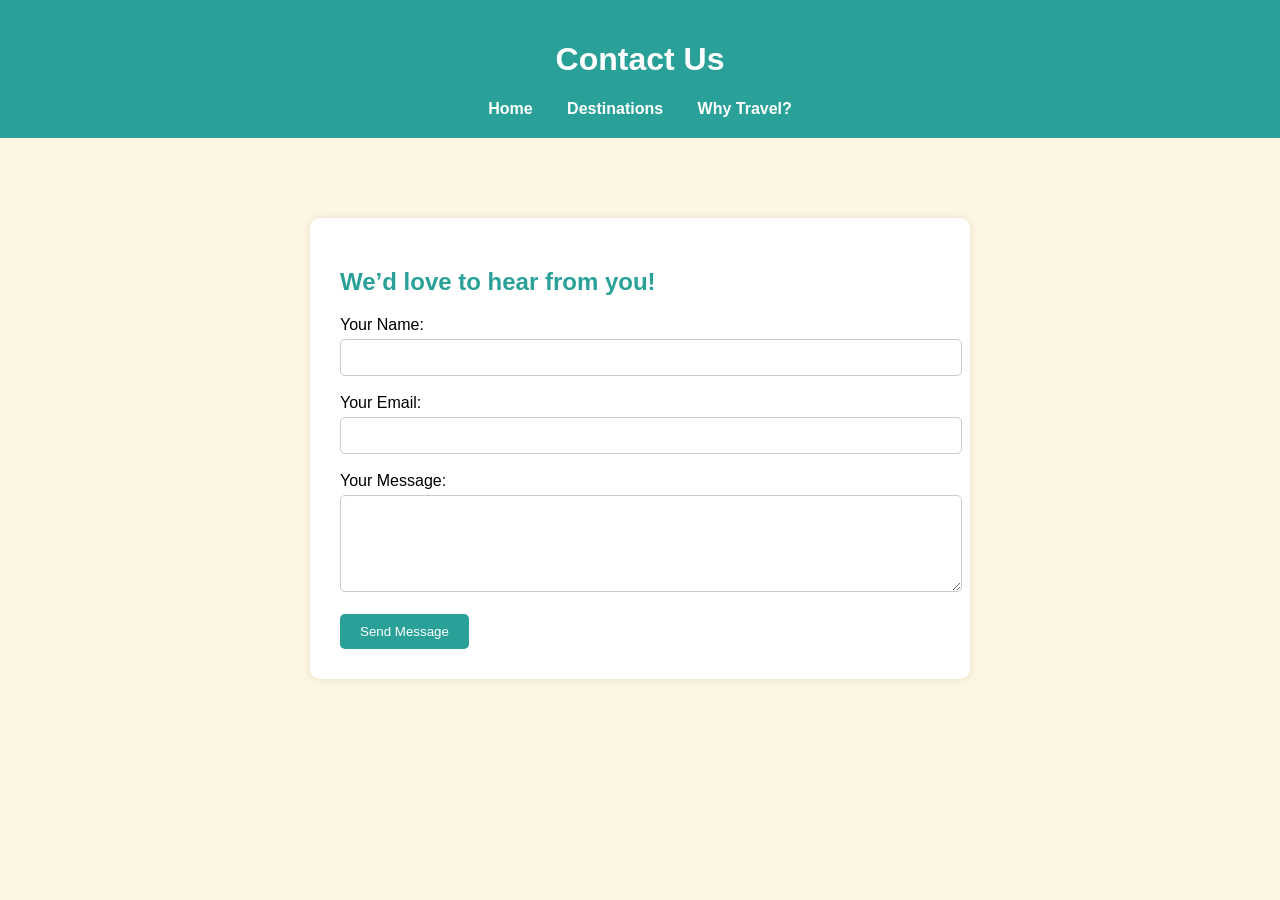
==== contact.html @ b03daed4 "Add files via upload" ====
<!DOCTYPE html>
<html>
<head>
    <title>Contact Us</title>
    <link rel="stylesheet" href="style.css">
</head>
<body>
    <header>
        <h1>Contact Us</h1>
        <nav>
            <a href="index.html">Home</a>
            <a href="destinations.html">Destinations</a>
            <a href="why-travel.html">Why Travel?</a>
        </nav>
    </header>

    <main>
        <section class="contact-form">
            <h2>We’d love to hear from you!</h2>
            <form>
                <label for="name">Your Name:</label><br>
                <input type="text" id="name" name="name" required><br><br>

                <label for="email">Your Email:</label><br>
                <input type="email" id="email" name="email" required><br><br>

                <label for="message">Your Message:</label><br>
                <textarea id="message" name="message" rows="5" required></textarea><br><br>

                <button type="submit">Send Message</button>
            </form>
        </section>
    </main>
</body>
</html>
---- style.css ----
body {
    font-family: 'Segoe UI', sans-serif;
    background-color: #fdf6e3;
    margin: 0;
    padding: 0;
    text-align: center;
}

header {
    background-color: #2aa198;
    color: white;
    padding: 20px;
}

nav a {
    margin: 0 15px;
    color: white;
    text-decoration: none;
    font-weight: bold;
}

main {
    padding: 40px;
}
h2 {
    color: #586e75;
}
.destination {
    margin: 40px auto;
    max-width: 600px;
    background-color: #ffffff;
    padding: 20px;
    border-radius: 10px;
    box-shadow: 0 0 10px rgba(0,0,0,0.1);
}


.travel-reasons {
    max-width: 700px;
    margin: 40px auto;
    background-color: #fff;
    padding: 30px;
    border-radius: 10px;
    box-shadow: 0 0 10px rgba(0,0,0,0.1);
    text-align: left;
}

.travel-reasons h2 {
    color: #2aa198;
    margin-top: 20px;
}

.travel-reasons p {
    font-size: 16px;
    color: #333;
}
.contact-form {
    max-width: 600px;
    margin: 40px auto;
    background-color: #fff;
    padding: 30px;
    border-radius: 10px;
    box-shadow: 0 0 10px rgba(0,0,0,0.1);
    text-align: left;
}

.contact-form h2 {
    color: #2aa198;
}

.contact-form input,
.contact-form textarea {
    width: 100%;
    padding: 10px;
    margin-top: 5px;
    border: 1px solid #ccc;
    border-radius: 5px;
}

.contact-form button {
    background-color: #2aa198;
    color: white;
    padding: 10px 20px;
    border: none;
    border-radius: 5px;
    cursor: pointer;
}

.contact-form button:hover {
    background-color: #268f8f;
}
.card {
  border: 1px solid #ccc;
  padding: 20px;
  margin: 20px;
  border-radius: 10px;
  text-align: center;
  background-color: #f9f9f9;
}

.card img {
  max-width: 100%;
  height: auto;
  border-radius: 8px;
}
.card {
  border: 1px solid #ccc;
  border-radius: 8px;
  padding: 16px;
  margin: 16px;
  box-shadow: 2px 2px 8px rgba(0,0,0,0.1);
  text-align: center;
}
.card img {
  border-radius: 4px;
}
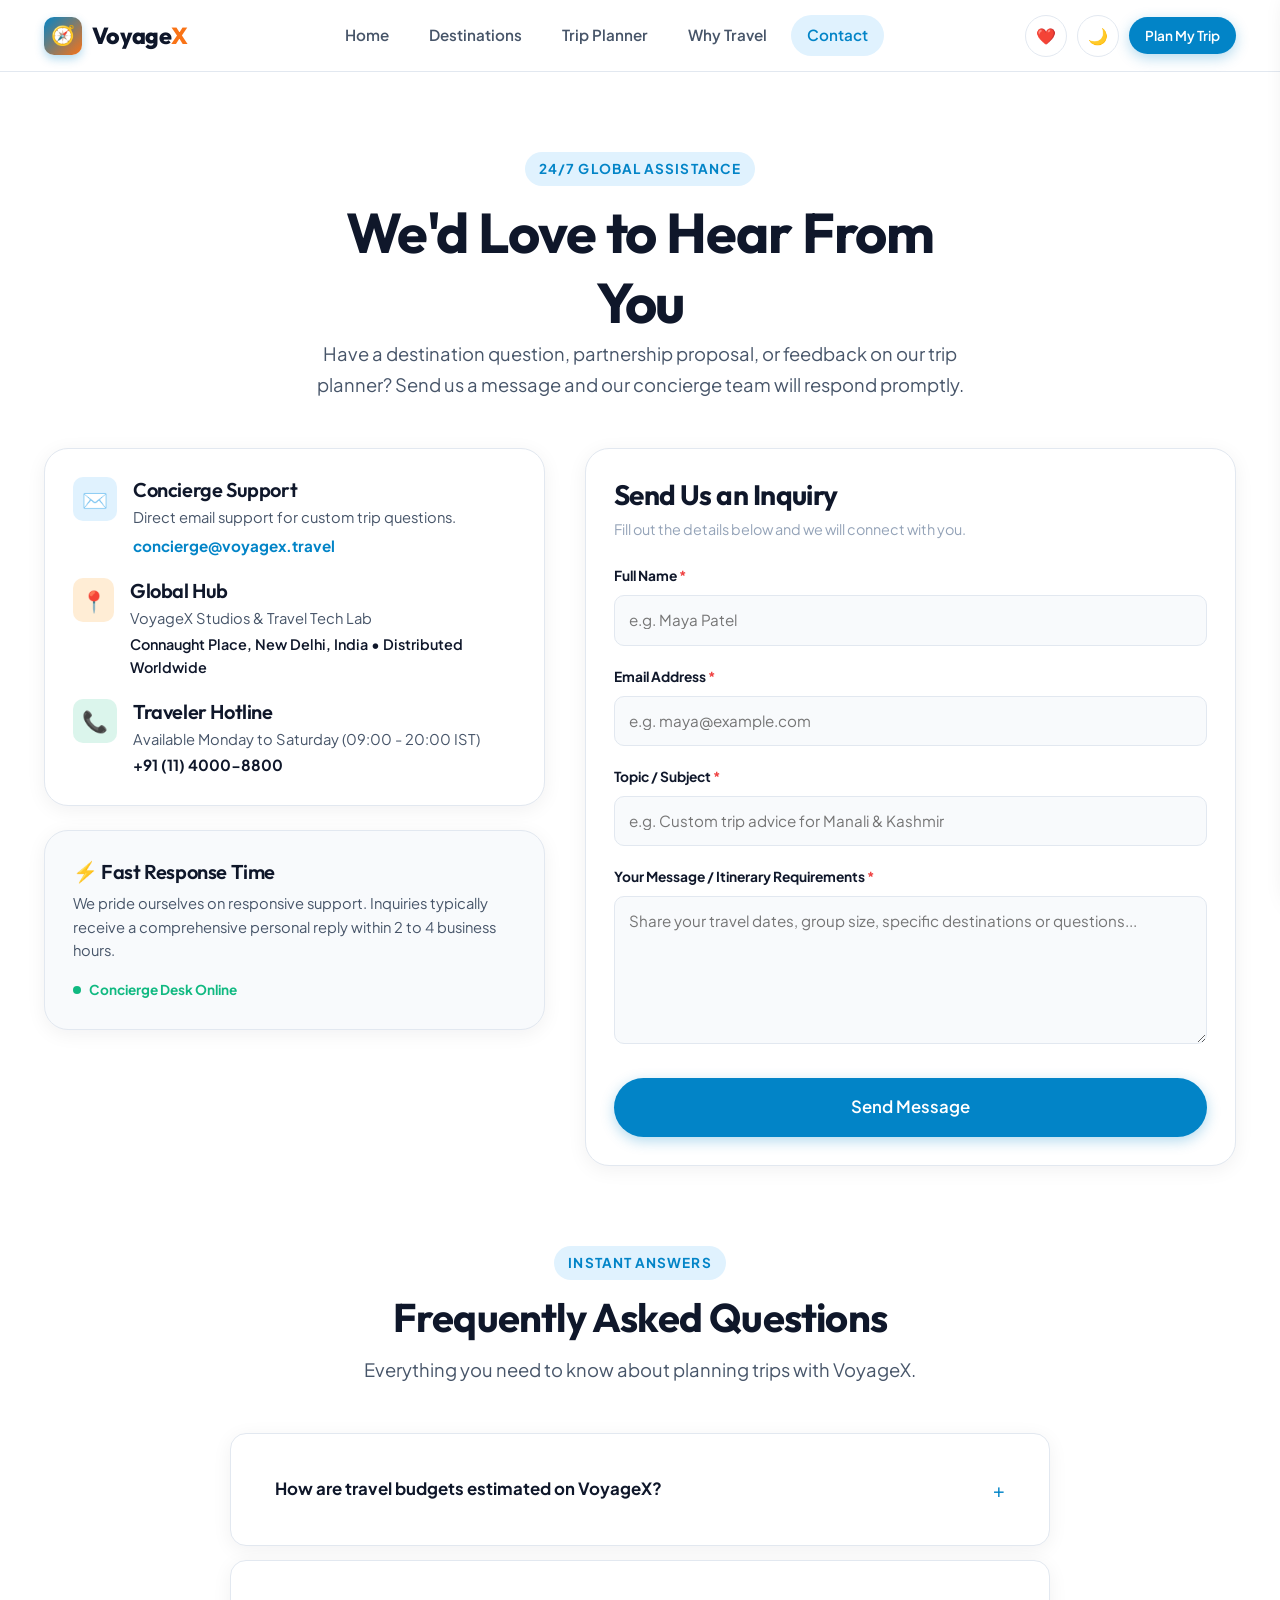
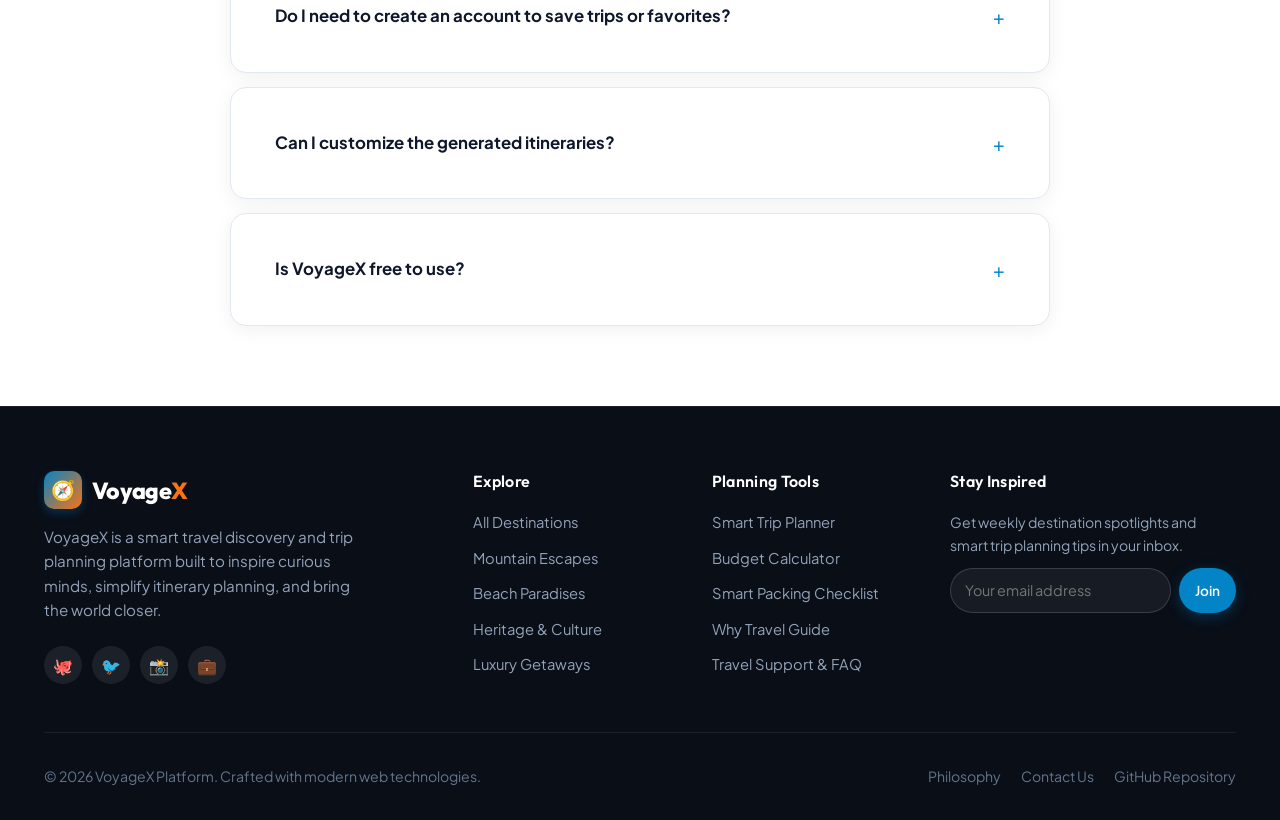
==== commit ed76ebb6: "feat: transform into VoyageX — Smart Travel Discovery & Trip Planning Platform" ====
--- a/contact.html
+++ b/contact.html
@@ -1,35 +1,347 @@
-<!DOCTYPE html>
-<html>
-<head>
-    <title>Contact Us</title>
-    <link rel="stylesheet" href="style.css">
-</head>
-<body>
-    <header>
-        <h1>Contact Us</h1>
-        <nav>
-            <a href="index.html">Home</a>
-            <a href="destinations.html">Destinations</a>
-            <a href="why-travel.html">Why Travel?</a>
-        </nav>
-    </header>
-
-    <main>
-        <section class="contact-form">
-            <h2>We’d love to hear from you!</h2>
-            <form>
-                <label for="name">Your Name:</label><br>
-                <input type="text" id="name" name="name" required><br><br>
-
-                <label for="email">Your Email:</label><br>
-                <input type="email" id="email" name="email" required><br><br>
-
-                <label for="message">Your Message:</label><br>
-                <textarea id="message" name="message" rows="5" required></textarea><br><br>
-
-                <button type="submit">Send Message</button>
-            </form>
-        </section>
-    </main>
-</body>
+<!DOCTYPE html>
+<html lang="en" data-theme="light">
+<head>
+  <meta charset="UTF-8">
+  <meta name="viewport" content="width=device-width, initial-scale=1.0">
+  <title>Contact & Travel Concierge — VoyageX</title>
+  <meta name="description" content="Get in touch with the VoyageX travel support team. Inquire about custom itineraries, destination recommendations, or platform assistance.">
+  <meta name="keywords" content="contact travel, voyagex support, travel help, trip assistance">
+
+  <!-- Open Graph -->
+  <meta property="og:title" content="Contact & Travel Concierge — VoyageX">
+  <meta property="og:description" content="Reach our 24/7 travel desk for customized planning, support, or partnership inquiries.">
+  <meta property="og:image" content="https://images.unsplash.com/photo-1423666639041-f56000c27a9a?auto=format&fit=crop&w=1200&q=80">
+
+  <!-- Favicon -->
+  <link rel="icon" href="data:image/svg+xml,<svg xmlns=%22http://www.w3.org/2000/svg%22 viewBox=%220 0 100 100%22><text y=%22.9em%22 font-size=%2290%22>🧭</text></svg>">
+
+  <!-- Stylesheets -->
+  <link rel="stylesheet" href="css/style.css">
+  <link rel="stylesheet" href="css/components.css">
+  <link rel="stylesheet" href="css/dark-mode.css">
+  <link rel="stylesheet" href="css/responsive.css">
+</head>
+<body>
+  <!-- Accessible Skip Link -->
+  <a href="#main-content" class="skip-link">Skip to main content</a>
+
+  <!-- Global Header & Navbar -->
+  <header class="site-header">
+    <div class="container nav-container">
+      <a href="index.html" class="brand-logo" aria-label="VoyageX Home">
+        <span class="logo-icon">🧭</span>
+        <span>Voyage<span class="brand-highlight">X</span></span>
+      </a>
+
+      <!-- Desktop Navigation Links -->
+      <nav class="nav-menu" aria-label="Main Navigation">
+        <a href="index.html" class="nav-link">Home</a>
+        <a href="destinations.html" class="nav-link">Destinations</a>
+        <a href="trip-planner.html" class="nav-link">Trip Planner</a>
+        <a href="why-travel.html" class="nav-link">Why Travel</a>
+        <a href="contact.html" class="nav-link active">Contact</a>
+      </nav>
+
+      <!-- Nav Actions -->
+      <div class="nav-actions">
+        <button class="btn-icon open-favorites-btn" aria-label="View Saved Favorites" title="Saved Favorites">
+          ❤️
+          <span class="badge-count fav-badge-count" style="display: none;">0</span>
+        </button>
+
+        <button class="btn-icon theme-toggle-btn" aria-label="Toggle Theme" title="Toggle Theme">
+          <span class="theme-toggle-icon">🌙</span>
+        </button>
+
+        <a href="trip-planner.html" class="btn btn-sm btn-primary">
+          Plan My Trip
+        </a>
+
+        <!-- Hamburger for Mobile -->
+        <button class="hamburger" aria-label="Toggle Mobile Menu" aria-expanded="false">
+          <span></span>
+          <span></span>
+          <span></span>
+        </button>
+      </div>
+    </div>
+  </header>
+
+  <!-- Mobile Navigation Drawer -->
+  <div class="mobile-nav-backdrop" aria-hidden="true"></div>
+  <aside class="mobile-nav-drawer" aria-label="Mobile Navigation Drawer">
+    <div class="mobile-nav-header">
+      <div class="brand-logo">
+        <span class="logo-icon">🧭</span>
+        <span>Voyage<span class="brand-highlight">X</span></span>
+      </div>
+      <button class="mobile-nav-close btn-icon" aria-label="Close Mobile Menu">✕</button>
+    </div>
+    <div class="mobile-nav-links">
+      <a href="index.html" class="nav-link">Home</a>
+      <a href="destinations.html" class="nav-link">Destinations</a>
+      <a href="trip-planner.html" class="nav-link">Trip Planner</a>
+      <a href="why-travel.html" class="nav-link">Why Travel</a>
+      <a href="contact.html" class="nav-link active">Contact</a>
+    </div>
+    <div style="margin-top: auto; padding-top: 24px; border-top: 1px solid var(--border);">
+      <button class="btn btn-primary" style="width: 100%;" onclick="window.location.href='trip-planner.html'">
+        ✨ Launch Trip Builder
+      </button>
+    </div>
+  </aside>
+
+  <!-- Saved Favorites Slide-Over Drawer -->
+  <div class="favorites-drawer-backdrop drawer-backdrop" aria-hidden="true">
+    <div class="drawer-panel" role="dialog" aria-label="My Saved Destinations">
+      <div class="drawer-header">
+        <div style="display: flex; align-items: center; gap: 8px;">
+          <h4 style="margin: 0; font-size: 1.15rem;">❤️ Saved Destinations</h4>
+          <span class="section-tag accent fav-badge-count" style="margin: 0; font-size: 0.75rem; padding: 2px 8px;">0</span>
+        </div>
+        <button class="close-favorites-btn btn-icon" aria-label="Close Favorites Drawer">✕</button>
+      </div>
+      <div class="drawer-body favorites-list-container">
+        <!-- Rendered dynamically -->
+      </div>
+      <div class="drawer-footer" style="display: flex; justify-content: space-between; align-items: center;">
+        <button class="btn btn-sm btn-ghost clear-favorites-btn" style="color: var(--danger);">Clear All</button>
+        <button class="btn btn-sm btn-primary" onclick="closeFavoritesDrawer()">Done</button>
+      </div>
+    </div>
+  </div>
+
+  <!-- Main Content -->
+  <main id="main-content" class="section-padding">
+    <div class="container">
+      <!-- Section Header -->
+      <div class="section-header" style="margin-bottom: 48px;">
+        <span class="section-tag">24/7 Global Assistance</span>
+        <h1>We'd Love to Hear From You</h1>
+        <p class="lead">Have a destination question, partnership proposal, or feedback on our trip planner? Send us a message and our concierge team will respond promptly.</p>
+      </div>
+
+      <!-- Two-Column Contact Layout -->
+      <div class="contact-grid">
+        <!-- Left: Contact Details Cards -->
+        <div>
+          <div class="planner-card" style="margin-bottom: 24px;">
+            <div style="display: flex; gap: 16px; align-items: flex-start; margin-bottom: 20px;">
+              <div style="width: 44px; height: 44px; border-radius: var(--radius-md); background: var(--primary-light); color: var(--primary); display: flex; align-items: center; justify-content: center; font-size: 1.3rem;">
+                ✉️
+              </div>
+              <div>
+                <h4 style="margin: 0 0 4px 0;">Concierge Support</h4>
+                <p style="margin: 0; font-size: 0.92rem; color: var(--text-secondary);">Direct email support for custom trip questions.</p>
+                <a href="mailto:concierge@voyagex.travel" style="color: var(--primary); font-weight: 700; font-size: 0.95rem; display: inline-block; margin-top: 4px;">concierge@voyagex.travel</a>
+              </div>
+            </div>
+
+            <div style="display: flex; gap: 16px; align-items: flex-start; margin-bottom: 20px;">
+              <div style="width: 44px; height: 44px; border-radius: var(--radius-md); background: var(--accent-light); color: var(--accent); display: flex; align-items: center; justify-content: center; font-size: 1.3rem;">
+                📍
+              </div>
+              <div>
+                <h4 style="margin: 0 0 4px 0;">Global Hub</h4>
+                <p style="margin: 0; font-size: 0.92rem; color: var(--text-secondary);">VoyageX Studios & Travel Tech Lab</p>
+                <span style="font-weight: 600; font-size: 0.9rem; color: var(--text-primary); display: block; margin-top: 2px;">Connaught Place, New Delhi, India • Distributed Worldwide</span>
+              </div>
+            </div>
+
+            <div style="display: flex; gap: 16px; align-items: flex-start;">
+              <div style="width: 44px; height: 44px; border-radius: var(--radius-md); background: rgba(16, 185, 129, 0.15); color: var(--success); display: flex; align-items: center; justify-content: center; font-size: 1.3rem;">
+                📞
+              </div>
+              <div>
+                <h4 style="margin: 0 0 4px 0;">Traveler Hotline</h4>
+                <p style="margin: 0; font-size: 0.92rem; color: var(--text-secondary);">Available Monday to Saturday (09:00 - 20:00 IST)</p>
+                <span style="font-weight: 700; color: var(--text-primary); font-size: 0.95rem;">+91 (11) 4000-8800</span>
+              </div>
+            </div>
+          </div>
+
+          <!-- Social Proof Card -->
+          <div class="planner-card" style="background: var(--bg-secondary);">
+            <h4 style="margin-bottom: 8px;">⚡ Fast Response Time</h4>
+            <p style="font-size: 0.92rem; color: var(--text-secondary); margin-bottom: 16px;">
+              We pride ourselves on responsive support. Inquiries typically receive a comprehensive personal reply within 2 to 4 business hours.
+            </p>
+            <div style="display: flex; align-items: center; gap: 8px; font-size: 0.85rem; font-weight: 700; color: var(--success);">
+              <span style="display: inline-block; width: 8px; height: 8px; background: var(--success); border-radius: 50%;"></span>
+              Concierge Desk Online
+            </div>
+          </div>
+        </div>
+
+        <!-- Right: Client-Side Validated Contact Form -->
+        <div class="planner-card">
+          <div style="margin-bottom: 24px;">
+            <h3 style="margin-bottom: 6px;">Send Us an Inquiry</h3>
+            <p style="font-size: 0.9rem; color: var(--text-muted); margin: 0;">Fill out the details below and we will connect with you.</p>
+          </div>
+
+          <form id="contact-form" novalidate>
+            <!-- Full Name -->
+            <div class="form-group">
+              <label for="contact-name">Full Name <span style="color: var(--danger);">*</span></label>
+              <input type="text" id="contact-name" class="form-control" placeholder="e.g. Maya Patel" required autocomplete="name">
+            </div>
+
+            <!-- Email Address -->
+            <div class="form-group">
+              <label for="contact-email">Email Address <span style="color: var(--danger);">*</span></label>
+              <input type="email" id="contact-email" class="form-control" placeholder="e.g. maya@example.com" required autocomplete="email">
+            </div>
+
+            <!-- Subject -->
+            <div class="form-group">
+              <label for="contact-subject">Topic / Subject <span style="color: var(--danger);">*</span></label>
+              <input type="text" id="contact-subject" class="form-control" placeholder="e.g. Custom trip advice for Manali & Kashmir" required>
+            </div>
+
+            <!-- Message Area -->
+            <div class="form-group">
+              <label for="contact-message">Your Message / Itinerary Requirements <span style="color: var(--danger);">*</span></label>
+              <textarea id="contact-message" class="form-control" rows="5" placeholder="Share your travel dates, group size, specific destinations or questions..." required></textarea>
+            </div>
+
+            <!-- Submit Button -->
+            <button type="submit" id="contact-submit-btn" class="btn btn-primary btn-lg" style="width: 100%; margin-top: 8px;">
+              Send Message
+            </button>
+          </form>
+
+          <!-- Response Banner Container -->
+          <div id="contact-response-message" style="display: none;"></div>
+        </div>
+      </div>
+
+      <!-- Interactive FAQ Accordion Section -->
+      <section style="margin-top: 80px;">
+        <div class="section-header">
+          <span class="section-tag">Instant Answers</span>
+          <h2>Frequently Asked Questions</h2>
+          <p class="lead">Everything you need to know about planning trips with VoyageX.</p>
+        </div>
+
+        <div style="max-width: 820px; margin: 0 auto; display: flex; flex-direction: column; gap: 14px;">
+          <!-- FAQ 1 -->
+          <div class="faq-item planner-card" style="padding: 20px; cursor: pointer;">
+            <div class="faq-question" style="display: flex; justify-content: space-between; align-items: center; font-weight: 700; font-size: 1.05rem;">
+              <span>How are travel budgets estimated on VoyageX?</span>
+              <span class="faq-icon" style="font-size: 1.2rem; color: var(--primary);">+</span>
+            </div>
+            <div class="faq-answer" style="margin-top: 12px; font-size: 0.94rem; color: var(--text-secondary); line-height: 1.6;">
+              Our budget calculator uses curated empirical daily cost baselines for each destination across accommodation, food, local transit, and activities. The algorithm scales costs dynamically based on your chosen travel style (Budget, Standard, or Luxury) and party size.
+            </div>
+          </div>
+
+          <!-- FAQ 2 -->
+          <div class="faq-item planner-card" style="padding: 20px; cursor: pointer;">
+            <div class="faq-question" style="display: flex; justify-content: space-between; align-items: center; font-weight: 700; font-size: 1.05rem;">
+              <span>Do I need to create an account to save trips or favorites?</span>
+              <span class="faq-icon" style="font-size: 1.2rem; color: var(--primary);">+</span>
+            </div>
+            <div class="faq-answer" style="margin-top: 12px; font-size: 0.94rem; color: var(--text-secondary); line-height: 1.6;">
+              No account or login is required! VoyageX is client-first and privacy-respecting. All your saved favorite destinations, generated itineraries, and packing checklist progress are saved locally in your browser's persistent localStorage.
+            </div>
+          </div>
+
+          <!-- FAQ 3 -->
+          <div class="faq-item planner-card" style="padding: 20px; cursor: pointer;">
+            <div class="faq-question" style="display: flex; justify-content: space-between; align-items: center; font-weight: 700; font-size: 1.05rem;">
+              <span>Can I customize the generated itineraries?</span>
+              <span class="faq-icon" style="font-size: 1.2rem; color: var(--primary);">+</span>
+            </div>
+            <div class="faq-answer" style="margin-top: 12px; font-size: 0.94rem; color: var(--text-secondary); line-height: 1.6;">
+              Absolutely. You can modify trip duration from 1 to 14 days, toggle interests (such as food, nature, culture, photography, or adventure), and click "Regenerate Itinerary" to generate fresh schedules. You can also print or export the plan to PDF.
+            </div>
+          </div>
+
+          <!-- FAQ 4 -->
+          <div class="faq-item planner-card" style="padding: 20px; cursor: pointer;">
+            <div class="faq-question" style="display: flex; justify-content: space-between; align-items: center; font-weight: 700; font-size: 1.05rem;">
+              <span>Is VoyageX free to use?</span>
+              <span class="faq-icon" style="font-size: 1.2rem; color: var(--primary);">+</span>
+            </div>
+            <div class="faq-answer" style="margin-top: 12px; font-size: 0.94rem; color: var(--text-secondary); line-height: 1.6;">
+              Yes, 100% free! VoyageX is built as an open, modern travel technology showcase. There are no paywalls, hidden fees, or subscription charges.
+            </div>
+          </div>
+        </div>
+      </section>
+    </div>
+  </main>
+
+  <!-- Global Footer -->
+  <footer class="site-footer">
+    <div class="container">
+      <div class="footer-top">
+        <!-- Brand Column -->
+        <div class="footer-brand">
+          <div class="brand-logo" style="color: #fff;">
+            <span class="logo-icon">🧭</span>
+            <span>Voyage<span class="brand-highlight">X</span></span>
+          </div>
+          <p>
+            VoyageX is a smart travel discovery and trip planning platform built to inspire curious minds, simplify itinerary planning, and bring the world closer.
+          </p>
+          <div class="footer-socials">
+            <a href="https://github.com/manas0306-ops/travel-website" target="_blank" rel="noopener noreferrer" class="footer-social-link" aria-label="GitHub">🐙</a>
+            <a href="contact.html" class="footer-social-link" aria-label="Twitter">🐦</a>
+            <a href="contact.html" class="footer-social-link" aria-label="Instagram">📸</a>
+            <a href="contact.html" class="footer-social-link" aria-label="LinkedIn">💼</a>
+          </div>
+        </div>
+
+        <div class="footer-col">
+          <h4>Explore</h4>
+          <div class="footer-links">
+            <a href="destinations.html">All Destinations</a>
+            <a href="destinations.html?category=Mountains">Mountain Escapes</a>
+            <a href="destinations.html?category=Beach">Beach Paradises</a>
+            <a href="destinations.html?category=Culture">Heritage & Culture</a>
+            <a href="destinations.html?category=Luxury">Luxury Getaways</a>
+          </div>
+        </div>
+
+        <div class="footer-col">
+          <h4>Planning Tools</h4>
+          <div class="footer-links">
+            <a href="trip-planner.html">Smart Trip Planner</a>
+            <a href="trip-planner.html#budget-section">Budget Calculator</a>
+            <a href="trip-planner.html#packing-section">Smart Packing Checklist</a>
+            <a href="why-travel.html">Why Travel Guide</a>
+            <a href="contact.html">Travel Support & FAQ</a>
+          </div>
+        </div>
+
+        <div class="footer-col">
+          <h4>Stay Inspired</h4>
+          <p style="font-size: 0.88rem; color: #94a3b8; margin-bottom: 12px;">Get weekly destination spotlights and smart trip planning tips in your inbox.</p>
+          <form class="newsletter-form">
+            <input type="email" placeholder="Your email address" required aria-label="Email address for newsletter">
+            <button type="submit" class="btn btn-sm btn-primary">Join</button>
+          </form>
+        </div>
+      </div>
+
+      <div class="footer-bottom">
+        <div>
+          &copy; 2026 VoyageX Platform. Crafted with modern web technologies.
+        </div>
+        <div class="footer-legal-links">
+          <a href="why-travel.html">Philosophy</a>
+          <a href="contact.html">Contact Us</a>
+          <a href="https://github.com/manas0306-ops/travel-website" target="_blank" rel="noopener noreferrer">GitHub Repository</a>
+        </div>
+      </div>
+    </div>
+  </footer>
+
+  <!-- Scripts -->
+  <script src="js/destinations-data.js"></script>
+  <script src="js/app.js"></script>
+  <script src="js/contact.js"></script>
+</body>
 </html>
--- a/css/style.css
+++ b/css/style.css
@@ -0,0 +1,789 @@
+/* ==========================================================================
+   VOYAGEX DESIGN SYSTEM — CORE STYLESHEET
+   Tokens, Typography, Header, Navigation, Footer, Modals, Drawers & Utilities
+   ========================================================================== */
+
+@import url('https://fonts.googleapis.com/css2?family=Outfit:wght@400;500;600;700;800&family=Plus+Jakarta+Sans:wght@300;400;500;600;700&display=swap');
+
+/* --- DESIGN TOKENS --- */
+:root {
+  /* Brand Palette - Travel Teal & Sunset Coral */
+  --primary: #0284c7;            /* Deep travel cyan */
+  --primary-hover: #0369a1;
+  --primary-light: #e0f2fe;
+  --primary-subtle: #f0f9ff;
+  --primary-rgb: 2, 132, 199;
+
+  --accent: #f97316;             /* Warm sunset coral */
+  --accent-hover: #ea580c;
+  --accent-light: #ffedd5;
+  --accent-rgb: 249, 115, 22;
+
+  --success: #10b981;
+  --warning: #f59e0b;
+  --danger: #ef4444;
+
+  /* Neutral Light Theme */
+  --bg-primary: #ffffff;
+  --bg-secondary: #f8fafc;
+  --bg-tertiary: #f1f5f9;
+  --surface: #ffffff;
+  --surface-elevated: #ffffff;
+  --border: #e2e8f0;
+  --border-subtle: #cbd5e1;
+
+  --text-primary: #0f172a;       /* Deep navy charcoal */
+  --text-secondary: #475569;     /* Slate */
+  --text-muted: #94a3b8;         /* Soft slate */
+  --text-inverse: #ffffff;
+
+  /* Glassmorphism & Overlays */
+  --glass-bg: rgba(255, 255, 255, 0.82);
+  --glass-border: rgba(255, 255, 255, 0.4);
+  --glass-shadow: 0 8px 32px 0 rgba(15, 23, 42, 0.08);
+  --modal-backdrop: rgba(15, 23, 42, 0.6);
+
+  /* Shadows */
+  --shadow-sm: 0 1px 2px 0 rgba(0, 0, 0, 0.05);
+  --shadow-md: 0 4px 6px -1px rgba(0, 0, 0, 0.08), 0 2px 4px -2px rgba(0, 0, 0, 0.05);
+  --shadow-lg: 0 10px 15px -3px rgba(0, 0, 0, 0.08), 0 4px 6px -4px rgba(0, 0, 0, 0.04);
+  --shadow-xl: 0 20px 25px -5px rgba(0, 0, 0, 0.1), 0 8px 10px -6px rgba(0, 0, 0, 0.04);
+  --shadow-card: 0 4px 20px rgba(15, 23, 42, 0.06);
+  --shadow-card-hover: 0 16px 32px rgba(15, 23, 42, 0.12);
+
+  /* Radii */
+  --radius-sm: 6px;
+  --radius-md: 10px;
+  --radius-lg: 16px;
+  --radius-xl: 24px;
+  --radius-full: 9999px;
+
+  /* Typography */
+  --font-display: 'Outfit', -apple-system, BlinkMacSystemFont, 'Segoe UI', Roboto, sans-serif;
+  --font-body: 'Plus Jakarta Sans', -apple-system, BlinkMacSystemFont, 'Segoe UI', Roboto, sans-serif;
+
+  /* Transitions */
+  --transition-fast: 0.15s ease;
+  --transition-base: 0.25s cubic-bezier(0.4, 0, 0.2, 1);
+  --transition-smooth: 0.4s cubic-bezier(0.16, 1, 0.3, 1);
+
+  /* Layout */
+  --header-height: 72px;
+  --container-max: 1240px;
+}
+
+/* --- RESET & BOX MODEL --- */
+*, *::before, *::after {
+  box-sizing: border-box;
+  margin: 0;
+  padding: 0;
+}
+
+html {
+  scroll-behavior: smooth;
+  font-size: 16px;
+  -webkit-text-size-adjust: 100%;
+}
+
+body {
+  font-family: var(--font-body);
+  background-color: var(--bg-primary);
+  color: var(--text-primary);
+  line-height: 1.6;
+  min-height: 100vh;
+  display: flex;
+  flex-direction: column;
+  overflow-x: hidden;
+  transition: background-color var(--transition-smooth), color var(--transition-smooth);
+}
+
+img, picture, video, canvas, svg {
+  display: block;
+  max-width: 100%;
+}
+
+input, button, textarea, select {
+  font: inherit;
+  color: inherit;
+}
+
+button {
+  cursor: pointer;
+  border: none;
+  background: none;
+}
+
+a {
+  color: inherit;
+  text-decoration: none;
+  transition: color var(--transition-fast);
+}
+
+ul, ol {
+  list-style: none;
+}
+
+/* --- ACCESSIBILITY & FOCUS --- */
+:focus-visible {
+  outline: 2px solid var(--primary);
+  outline-offset: 3px;
+  border-radius: var(--radius-sm);
+}
+
+.skip-link {
+  position: absolute;
+  top: -100px;
+  left: 20px;
+  background: var(--primary);
+  color: #fff;
+  padding: 10px 16px;
+  z-index: 9999;
+  border-radius: var(--radius-md);
+  font-weight: 600;
+  transition: top var(--transition-fast);
+}
+.skip-link:focus {
+  top: 16px;
+}
+
+/* --- TYPOGRAPHY --- */
+h1, h2, h3, h4, h5, h6 {
+  font-family: var(--font-display);
+  font-weight: 700;
+  line-height: 1.25;
+  color: var(--text-primary);
+  letter-spacing: -0.02em;
+}
+
+h1 { font-size: clamp(2.25rem, 5vw, 3.5rem); }
+h2 { font-size: clamp(1.75rem, 3.5vw, 2.5rem); }
+h3 { font-size: clamp(1.25rem, 2.5vw, 1.75rem); }
+h4 { font-size: 1.25rem; font-weight: 600; }
+
+p {
+  color: var(--text-secondary);
+}
+
+.lead {
+  font-size: 1.15rem;
+  line-height: 1.7;
+  color: var(--text-secondary);
+}
+
+.section-tag {
+  display: inline-flex;
+  align-items: center;
+  gap: 6px;
+  background: var(--primary-light);
+  color: var(--primary);
+  font-size: 0.85rem;
+  font-weight: 700;
+  text-transform: uppercase;
+  letter-spacing: 0.08em;
+  padding: 6px 14px;
+  border-radius: var(--radius-full);
+  margin-bottom: 12px;
+}
+
+.section-tag.accent {
+  background: var(--accent-light);
+  color: var(--accent);
+}
+
+/* --- LAYOUT UTILITIES --- */
+.container {
+  width: 100%;
+  max-width: var(--container-max);
+  margin-left: auto;
+  margin-right: auto;
+  padding-left: 24px;
+  padding-right: 24px;
+}
+
+.section-padding {
+  padding-top: 80px;
+  padding-bottom: 80px;
+}
+
+.section-header {
+  text-align: center;
+  max-width: 680px;
+  margin: 0 auto 48px auto;
+}
+
+.section-header h2 {
+  margin-bottom: 12px;
+}
+
+.grid {
+  display: grid;
+  gap: 24px;
+}
+
+.flex {
+  display: flex;
+}
+
+.items-center {
+  align-items: center;
+}
+
+.justify-between {
+  justify-content: space-between;
+}
+
+.gap-12 { gap: 12px; }
+.gap-16 { gap: 16px; }
+.gap-24 { gap: 24px; }
+
+/* --- BUTTONS --- */
+.btn {
+  display: inline-flex;
+  align-items: center;
+  justify-content: center;
+  gap: 8px;
+  padding: 12px 24px;
+  font-size: 0.95rem;
+  font-weight: 600;
+  border-radius: var(--radius-full);
+  transition: all var(--transition-base);
+  white-space: nowrap;
+  user-select: none;
+}
+
+.btn-primary {
+  background: var(--primary);
+  color: var(--text-inverse);
+  box-shadow: 0 4px 14px rgba(var(--primary-rgb), 0.3);
+}
+.btn-primary:hover {
+  background: var(--primary-hover);
+  transform: translateY(-2px);
+  box-shadow: 0 6px 20px rgba(var(--primary-rgb), 0.4);
+}
+
+.btn-accent {
+  background: var(--accent);
+  color: var(--text-inverse);
+  box-shadow: 0 4px 14px rgba(var(--accent-rgb), 0.3);
+}
+.btn-accent:hover {
+  background: var(--accent-hover);
+  transform: translateY(-2px);
+  box-shadow: 0 6px 20px rgba(var(--accent-rgb), 0.4);
+}
+
+.btn-outline {
+  border: 1.5px solid var(--border);
+  background: var(--surface);
+  color: var(--text-primary);
+}
+.btn-outline:hover {
+  border-color: var(--primary);
+  color: var(--primary);
+  background: var(--primary-subtle);
+  transform: translateY(-2px);
+}
+
+.btn-ghost {
+  color: var(--text-secondary);
+  padding: 10px 16px;
+}
+.btn-ghost:hover {
+  color: var(--primary);
+  background: var(--bg-secondary);
+}
+
+.btn-sm {
+  padding: 8px 16px;
+  font-size: 0.85rem;
+}
+
+.btn-lg {
+  padding: 16px 32px;
+  font-size: 1.05rem;
+}
+
+.btn-icon {
+  width: 42px;
+  height: 42px;
+  border-radius: var(--radius-full);
+  display: inline-flex;
+  align-items: center;
+  justify-content: center;
+  background: var(--surface);
+  border: 1px solid var(--border);
+  color: var(--text-secondary);
+  transition: all var(--transition-fast);
+  position: relative;
+}
+.btn-icon:hover {
+  color: var(--primary);
+  border-color: var(--primary);
+  transform: scale(1.05);
+}
+
+/* --- HEADER & NAVIGATION --- */
+.site-header {
+  position: sticky;
+  top: 0;
+  left: 0;
+  width: 100%;
+  height: var(--header-height);
+  z-index: 1000;
+  background: var(--glass-bg);
+  backdrop-filter: blur(14px);
+  -webkit-backdrop-filter: blur(14px);
+  border-bottom: 1px solid var(--border);
+  transition: all var(--transition-base);
+}
+
+.site-header.scrolled {
+  box-shadow: var(--shadow-md);
+  border-bottom-color: transparent;
+}
+
+.nav-container {
+  display: flex;
+  align-items: center;
+  justify-content: space-between;
+  height: 100%;
+}
+
+.brand-logo {
+  display: flex;
+  align-items: center;
+  gap: 10px;
+  font-family: var(--font-display);
+  font-size: 1.45rem;
+  font-weight: 800;
+  color: var(--text-primary);
+  letter-spacing: -0.03em;
+}
+
+.brand-logo .logo-icon {
+  width: 38px;
+  height: 38px;
+  background: linear-gradient(135deg, var(--primary), var(--accent));
+  border-radius: var(--radius-md);
+  display: flex;
+  align-items: center;
+  justify-content: center;
+  color: #fff;
+  font-size: 1.2rem;
+  box-shadow: 0 4px 10px rgba(var(--primary-rgb), 0.3);
+}
+
+.brand-logo .brand-highlight {
+  color: var(--accent);
+}
+
+.nav-menu {
+  display: flex;
+  align-items: center;
+  gap: 8px;
+}
+
+.nav-link {
+  font-size: 0.95rem;
+  font-weight: 600;
+  color: var(--text-secondary);
+  padding: 8px 16px;
+  border-radius: var(--radius-full);
+  position: relative;
+  transition: all var(--transition-fast);
+}
+
+.nav-link:hover {
+  color: var(--primary);
+  background: var(--primary-light);
+}
+
+.nav-link.active {
+  color: var(--primary);
+  background: var(--primary-light);
+}
+
+.nav-actions {
+  display: flex;
+  align-items: center;
+  gap: 10px;
+}
+
+.nav-cta-btn {
+  display: none;
+}
+@media (min-width: 900px) {
+  .nav-cta-btn {
+    display: inline-flex;
+  }
+}
+
+.badge-count {
+  position: absolute;
+  top: -4px;
+  right: -4px;
+  background: var(--accent);
+  color: #fff;
+  font-size: 0.72rem;
+  font-weight: 700;
+  min-width: 18px;
+  height: 18px;
+  line-height: 18px;
+  border-radius: var(--radius-full);
+  text-align: center;
+  padding: 0 4px;
+  box-shadow: 0 2px 5px rgba(var(--accent-rgb), 0.4);
+}
+
+.hamburger {
+  display: none;
+  flex-direction: column;
+  justify-content: center;
+  gap: 5px;
+  width: 40px;
+  height: 40px;
+  border-radius: var(--radius-sm);
+  padding: 8px;
+}
+.hamburger span {
+  display: block;
+  height: 2px;
+  width: 100%;
+  background: var(--text-primary);
+  border-radius: 2px;
+  transition: all var(--transition-fast);
+}
+
+/* Mobile Nav Drawer */
+.mobile-nav-backdrop {
+  display: none;
+  position: fixed;
+  inset: 0;
+  background: var(--modal-backdrop);
+  z-index: 1090;
+  opacity: 0;
+  transition: opacity var(--transition-base);
+}
+
+.mobile-nav-backdrop.active {
+  display: block;
+  opacity: 1;
+}
+
+.mobile-nav-drawer {
+  position: fixed;
+  top: 0;
+  right: -320px;
+  width: 300px;
+  height: 100%;
+  background: var(--surface);
+  z-index: 1100;
+  padding: 24px;
+  display: flex;
+  flex-direction: column;
+  box-shadow: -8px 0 24px rgba(0, 0, 0, 0.15);
+  transition: right var(--transition-smooth);
+}
+
+.mobile-nav-drawer.active {
+  right: 0;
+}
+
+.mobile-nav-header {
+  display: flex;
+  align-items: center;
+  justify-content: space-between;
+  margin-bottom: 32px;
+  padding-bottom: 16px;
+  border-bottom: 1px solid var(--border);
+}
+
+.mobile-nav-links {
+  display: flex;
+  flex-direction: column;
+  gap: 12px;
+}
+
+.mobile-nav-links .nav-link {
+  font-size: 1.1rem;
+  padding: 12px 16px;
+}
+
+/* --- FOOTER --- */
+.site-footer {
+  margin-top: auto;
+  background: #090e17;
+  color: #e2e8f0;
+  padding-top: 64px;
+  padding-bottom: 32px;
+  border-top: 1px solid rgba(255, 255, 255, 0.08);
+}
+
+.footer-top {
+  display: grid;
+  grid-template-columns: 2fr 1fr 1fr 1.5fr;
+  gap: 48px;
+  padding-bottom: 48px;
+  border-bottom: 1px solid rgba(255, 255, 255, 0.08);
+}
+
+.footer-brand p {
+  color: #94a3b8;
+  margin: 16px 0 24px 0;
+  max-width: 320px;
+  font-size: 0.95rem;
+}
+
+.footer-socials {
+  display: flex;
+  gap: 10px;
+}
+
+.footer-social-link {
+  width: 38px;
+  height: 38px;
+  border-radius: var(--radius-full);
+  background: rgba(255, 255, 255, 0.08);
+  display: flex;
+  align-items: center;
+  justify-content: center;
+  color: #fff;
+  transition: all var(--transition-fast);
+}
+.footer-social-link:hover {
+  background: var(--primary);
+  transform: translateY(-2px);
+}
+
+.footer-col h4 {
+  color: #fff;
+  font-size: 1rem;
+  margin-bottom: 20px;
+  letter-spacing: 0.02em;
+}
+
+.footer-links {
+  display: flex;
+  flex-direction: column;
+  gap: 12px;
+}
+
+.footer-links a {
+  color: #94a3b8;
+  font-size: 0.92rem;
+  transition: color var(--transition-fast);
+}
+.footer-links a:hover {
+  color: #38bdf8;
+  padding-left: 4px;
+}
+
+.newsletter-form {
+  display: flex;
+  gap: 8px;
+  margin-top: 12px;
+}
+
+.newsletter-form input {
+  flex: 1;
+  padding: 10px 14px;
+  border-radius: var(--radius-full);
+  border: 1px solid rgba(255, 255, 255, 0.15);
+  background: rgba(255, 255, 255, 0.06);
+  color: #fff;
+  font-size: 0.9rem;
+}
+.newsletter-form input:focus {
+  outline: none;
+  border-color: var(--primary);
+}
+
+.footer-bottom {
+  display: flex;
+  align-items: center;
+  justify-content: space-between;
+  padding-top: 32px;
+  font-size: 0.88rem;
+  color: #64748b;
+}
+
+.footer-legal-links {
+  display: flex;
+  gap: 20px;
+}
+.footer-legal-links a:hover {
+  color: #94a3b8;
+}
+
+/* --- TOAST NOTIFICATIONS --- */
+.toast-container {
+  position: fixed;
+  bottom: 24px;
+  right: 24px;
+  z-index: 9999;
+  display: flex;
+  flex-direction: column;
+  gap: 10px;
+  pointer-events: none;
+}
+
+.toast {
+  pointer-events: auto;
+  min-width: 280px;
+  max-width: 400px;
+  background: var(--surface-elevated);
+  color: var(--text-primary);
+  border-radius: var(--radius-md);
+  padding: 14px 20px;
+  box-shadow: var(--shadow-xl);
+  border-left: 4px solid var(--primary);
+  display: flex;
+  align-items: center;
+  justify-content: space-between;
+  gap: 12px;
+  animation: slideInRight 0.3s cubic-bezier(0.16, 1, 0.3, 1) forwards;
+  border: 1px solid var(--border);
+  border-left-width: 4px;
+}
+
+.toast.toast-success { border-left-color: var(--success); }
+.toast.toast-warning { border-left-color: var(--warning); }
+.toast.toast-error { border-left-color: var(--danger); }
+.toast.toast-favorite { border-left-color: var(--accent); }
+
+@keyframes slideInRight {
+  from { opacity: 0; transform: translateX(50px); }
+  to { opacity: 1; transform: translateX(0); }
+}
+
+@keyframes fadeOutRight {
+  from { opacity: 1; transform: translateX(0); }
+  to { opacity: 0; transform: translateX(50px); }
+}
+
+/* --- MODALS & DRAWERS BASE --- */
+.modal-backdrop {
+  position: fixed;
+  inset: 0;
+  background: var(--modal-backdrop);
+  backdrop-filter: blur(4px);
+  -webkit-backdrop-filter: blur(4px);
+  z-index: 2000;
+  display: flex;
+  align-items: center;
+  justify-content: center;
+  padding: 20px;
+  opacity: 0;
+  visibility: hidden;
+  transition: all var(--transition-base);
+}
+
+.modal-backdrop.active {
+  opacity: 1;
+  visibility: visible;
+}
+
+.modal-dialog {
+  background: var(--surface);
+  border-radius: var(--radius-xl);
+  width: 100%;
+  max-width: 760px;
+  max-height: 90vh;
+  overflow-y: auto;
+  box-shadow: var(--shadow-xl);
+  transform: scale(0.95);
+  transition: transform var(--transition-smooth);
+  position: relative;
+  border: 1px solid var(--border);
+}
+
+.modal-backdrop.active .modal-dialog {
+  transform: scale(1);
+}
+
+.modal-close-btn {
+  position: absolute;
+  top: 18px;
+  right: 18px;
+  width: 36px;
+  height: 36px;
+  border-radius: var(--radius-full);
+  background: rgba(0, 0, 0, 0.3);
+  color: #fff;
+  display: flex;
+  align-items: center;
+  justify-content: center;
+  font-size: 1.2rem;
+  z-index: 10;
+  transition: all var(--transition-fast);
+}
+.modal-close-btn:hover {
+  background: rgba(0, 0, 0, 0.6);
+  transform: scale(1.1);
+}
+
+/* Slide-over Drawer for Saved Favorites */
+.drawer-backdrop {
+  position: fixed;
+  inset: 0;
+  background: var(--modal-backdrop);
+  z-index: 2000;
+  opacity: 0;
+  visibility: hidden;
+  transition: all var(--transition-base);
+}
+
+.drawer-backdrop.active {
+  opacity: 1;
+  visibility: visible;
+}
+
+.drawer-panel {
+  position: fixed;
+  top: 0;
+  right: -420px;
+  width: 400px;
+  max-width: 90vw;
+  height: 100%;
+  background: var(--surface);
+  z-index: 2001;
+  display: flex;
+  flex-direction: column;
+  box-shadow: -10px 0 30px rgba(0, 0, 0, 0.2);
+  transition: right var(--transition-smooth);
+}
+
+.drawer-backdrop.active .drawer-panel {
+  right: 0;
+}
+
+.drawer-header {
+  padding: 20px 24px;
+  border-bottom: 1px solid var(--border);
+  display: flex;
+  align-items: center;
+  justify-content: space-between;
+}
+
+.drawer-body {
+  flex: 1;
+  overflow-y: auto;
+  padding: 24px;
+}
+
+.drawer-footer {
+  padding: 16px 24px;
+  border-top: 1px solid var(--border);
+  background: var(--bg-secondary);
+}
+
+/* --- ANIMATION UTILITIES --- */
+@media (prefers-reduced-motion: reduce) {
+  *, *::before, *::after {
+    animation-duration: 0.01ms !important;
+    animation-iteration-count: 1 !important;
+    transition-duration: 0.01ms !important;
+    scroll-behavior: auto !important;
+  }
+}
--- a/css/components.css
+++ b/css/components.css
@@ -0,0 +1,1394 @@
+/* ==========================================================================
+   VOYAGEX DESIGN SYSTEM — COMPONENT STYLESHEET
+   Hero, Cards, Skeletons, Filters, Itinerary, Budget, Quiz, Map & Details Modal
+   ========================================================================== */
+
+/* --- HERO COMPONENT --- */
+.hero-section {
+  position: relative;
+  min-height: 85vh;
+  display: flex;
+  align-items: center;
+  justify-content: center;
+  background: linear-gradient(135deg, rgba(15, 23, 42, 0.72) 0%, rgba(2, 132, 199, 0.55) 100%),
+              url('https://images.unsplash.com/photo-1469854523086-cc02fe5d8800?auto=format&fit=crop&w=1920&q=80') center/cover no-repeat;
+  color: #fff;
+  padding: 80px 24px 100px 24px;
+  text-align: center;
+}
+
+.hero-overlay {
+  position: absolute;
+  inset: 0;
+  background: radial-gradient(circle at center, transparent 30%, rgba(15, 23, 42, 0.6) 100%);
+  pointer-events: none;
+}
+
+.hero-content {
+  position: relative;
+  z-index: 2;
+  max-width: 860px;
+  margin: 0 auto;
+}
+
+.hero-badge {
+  display: inline-flex;
+  align-items: center;
+  gap: 8px;
+  background: rgba(255, 255, 255, 0.16);
+  backdrop-filter: blur(8px);
+  -webkit-backdrop-filter: blur(8px);
+  border: 1px solid rgba(255, 255, 255, 0.25);
+  color: #fff;
+  padding: 8px 18px;
+  border-radius: var(--radius-full);
+  font-size: 0.9rem;
+  font-weight: 600;
+  margin-bottom: 20px;
+}
+
+.hero-title {
+  color: #ffffff;
+  font-size: clamp(2.5rem, 6vw, 4.2rem);
+  font-weight: 800;
+  margin-bottom: 20px;
+  text-shadow: 0 4px 16px rgba(0, 0, 0, 0.3);
+}
+
+.hero-subtitle {
+  color: #e2e8f0;
+  font-size: clamp(1.1rem, 2vw, 1.35rem);
+  max-width: 680px;
+  margin: 0 auto 36px auto;
+  line-height: 1.6;
+}
+
+/* Hero Search Floating Bar */
+.hero-search-card {
+  background: var(--surface);
+  border-radius: var(--radius-xl);
+  padding: 14px 16px;
+  box-shadow: 0 16px 40px rgba(0, 0, 0, 0.25);
+  display: flex;
+  align-items: center;
+  gap: 12px;
+  max-width: 760px;
+  margin: 0 auto 28px auto;
+  border: 1px solid rgba(255, 255, 255, 0.3);
+  text-align: left;
+}
+
+.search-field-group {
+  flex: 1;
+  display: flex;
+  align-items: center;
+  gap: 12px;
+  padding: 6px 12px;
+}
+
+.search-field-group .search-icon {
+  font-size: 1.3rem;
+  color: var(--primary);
+}
+
+.search-input-wrapper {
+  flex: 1;
+}
+
+.search-input-wrapper label {
+  display: block;
+  font-size: 0.75rem;
+  font-weight: 700;
+  color: var(--text-secondary);
+  text-transform: uppercase;
+  letter-spacing: 0.05em;
+}
+
+.search-input-wrapper input {
+  width: 100%;
+  border: none;
+  background: transparent;
+  color: var(--text-primary);
+  font-size: 1.05rem;
+  font-weight: 600;
+  outline: none;
+}
+.search-input-wrapper input::placeholder {
+  color: var(--text-muted);
+  font-weight: 400;
+}
+
+.hero-quick-tags {
+  display: flex;
+  align-items: center;
+  justify-content: center;
+  flex-wrap: wrap;
+  gap: 8px;
+  font-size: 0.9rem;
+  color: #cbd5e1;
+}
+
+.hero-quick-tag {
+  background: rgba(255, 255, 255, 0.15);
+  padding: 4px 12px;
+  border-radius: var(--radius-full);
+  color: #fff;
+  transition: all var(--transition-fast);
+  cursor: pointer;
+}
+.hero-quick-tag:hover {
+  background: rgba(255, 255, 255, 0.3);
+  transform: translateY(-1px);
+}
+
+/* Stats Counter Bar */
+.stats-bar {
+  background: var(--surface);
+  border: 1px solid var(--border);
+  border-radius: var(--radius-xl);
+  padding: 32px 40px;
+  margin-top: -50px;
+  position: relative;
+  z-index: 10;
+  box-shadow: var(--shadow-lg);
+  display: grid;
+  grid-template-columns: repeat(4, 1fr);
+  gap: 24px;
+}
+
+.stat-item {
+  text-align: center;
+  padding: 0 16px;
+  border-right: 1px solid var(--border);
+}
+.stat-item:last-child {
+  border-right: none;
+}
+
+.stat-number {
+  font-family: var(--font-display);
+  font-size: 2.2rem;
+  font-weight: 800;
+  color: var(--primary);
+  line-height: 1.1;
+  margin-bottom: 4px;
+}
+
+.stat-label {
+  font-size: 0.9rem;
+  color: var(--text-secondary);
+  font-weight: 500;
+}
+
+/* --- DESTINATION CARDS --- */
+.destinations-grid {
+  display: grid;
+  grid-template-columns: repeat(auto-fill, minmax(320px, 1fr));
+  gap: 30px;
+}
+
+.destination-card {
+  background: var(--surface);
+  border-radius: var(--radius-lg);
+  border: 1px solid var(--border);
+  overflow: hidden;
+  box-shadow: var(--shadow-card);
+  transition: transform var(--transition-smooth), box-shadow var(--transition-smooth), border-color var(--transition-fast);
+  display: flex;
+  flex-direction: column;
+  position: relative;
+}
+
+.destination-card:hover {
+  transform: translateY(-6px);
+  box-shadow: var(--shadow-card-hover);
+  border-color: var(--border-subtle);
+}
+
+.card-media {
+  position: relative;
+  width: 100%;
+  height: 220px;
+  overflow: hidden;
+  background: var(--bg-tertiary);
+}
+
+.card-media img {
+  width: 100%;
+  height: 100%;
+  object-fit: cover;
+  transition: transform 0.5s ease;
+}
+
+.destination-card:hover .card-media img {
+  transform: scale(1.06);
+}
+
+.card-badges {
+  position: absolute;
+  top: 14px;
+  left: 14px;
+  display: flex;
+  gap: 6px;
+  z-index: 2;
+}
+
+.badge {
+  padding: 4px 10px;
+  border-radius: var(--radius-full);
+  font-size: 0.75rem;
+  font-weight: 700;
+  text-transform: uppercase;
+  letter-spacing: 0.04em;
+  background: rgba(15, 23, 42, 0.75);
+  color: #fff;
+  backdrop-filter: blur(4px);
+}
+
+.badge-category {
+  background: var(--primary);
+}
+
+.badge-region {
+  background: rgba(15, 23, 42, 0.7);
+}
+
+.card-btn-fav {
+  position: absolute;
+  top: 14px;
+  right: 14px;
+  width: 36px;
+  height: 36px;
+  border-radius: var(--radius-full);
+  background: rgba(255, 255, 255, 0.85);
+  backdrop-filter: blur(4px);
+  display: flex;
+  align-items: center;
+  justify-content: center;
+  font-size: 1.1rem;
+  color: #64748b;
+  box-shadow: var(--shadow-md);
+  transition: all var(--transition-fast);
+  z-index: 2;
+}
+
+.card-btn-fav:hover {
+  transform: scale(1.12);
+  color: var(--accent);
+}
+
+.card-btn-fav.active {
+  color: #ef4444;
+  background: #ffffff;
+}
+
+.card-rating-float {
+  position: absolute;
+  bottom: 12px;
+  right: 14px;
+  background: rgba(15, 23, 42, 0.85);
+  color: #fff;
+  padding: 4px 10px;
+  border-radius: var(--radius-md);
+  font-size: 0.82rem;
+  font-weight: 700;
+  display: flex;
+  align-items: center;
+  gap: 4px;
+  backdrop-filter: blur(4px);
+}
+
+.card-rating-float .star-icon {
+  color: #f59e0b;
+}
+
+.card-body {
+  padding: 20px;
+  flex: 1;
+  display: flex;
+  flex-direction: column;
+}
+
+.card-header-info {
+  display: flex;
+  justify-content: space-between;
+  align-items: flex-start;
+  margin-bottom: 8px;
+}
+
+.card-title {
+  font-size: 1.3rem;
+  font-weight: 700;
+  color: var(--text-primary);
+}
+
+.card-country {
+  font-size: 0.88rem;
+  color: var(--text-secondary);
+  display: flex;
+  align-items: center;
+  gap: 4px;
+  margin-bottom: 12px;
+}
+
+.card-description {
+  font-size: 0.92rem;
+  color: var(--text-secondary);
+  line-height: 1.5;
+  margin-bottom: 16px;
+  display: -webkit-box;
+  -webkit-line-clamp: 2;
+  -webkit-box-orient: vertical;
+  overflow: hidden;
+}
+
+.card-meta-list {
+  display: flex;
+  flex-wrap: wrap;
+  gap: 12px;
+  margin-top: auto;
+  padding-top: 14px;
+  border-top: 1px solid var(--border);
+  font-size: 0.84rem;
+  color: var(--text-secondary);
+}
+
+.card-meta-item {
+  display: flex;
+  align-items: center;
+  gap: 6px;
+}
+
+.card-meta-item strong {
+  color: var(--text-primary);
+}
+
+.card-footer {
+  padding: 14px 20px;
+  background: var(--bg-secondary);
+  border-top: 1px solid var(--border);
+  display: flex;
+  align-items: center;
+  justify-content: space-between;
+}
+
+.card-price-display {
+  display: flex;
+  flex-direction: column;
+}
+
+.price-sub {
+  font-size: 0.75rem;
+  color: var(--text-muted);
+  text-transform: uppercase;
+}
+
+.price-val {
+  font-family: var(--font-display);
+  font-weight: 800;
+  font-size: 1.15rem;
+  color: var(--primary);
+}
+
+.card-actions-row {
+  display: flex;
+  align-items: center;
+  gap: 8px;
+}
+
+.btn-compare-check {
+  font-size: 0.82rem;
+  color: var(--text-secondary);
+  display: inline-flex;
+  align-items: center;
+  gap: 4px;
+  cursor: pointer;
+  padding: 6px 10px;
+  border-radius: var(--radius-sm);
+  transition: background var(--transition-fast);
+}
+.btn-compare-check:hover {
+  background: var(--border);
+}
+
+/* --- SKELETON LOADERS --- */
+.skeleton-card {
+  background: var(--surface);
+  border-radius: var(--radius-lg);
+  border: 1px solid var(--border);
+  overflow: hidden;
+  height: 420px;
+  display: flex;
+  flex-direction: column;
+}
+
+.skeleton-media {
+  height: 220px;
+  background: linear-gradient(90deg, var(--bg-tertiary) 25%, var(--border) 50%, var(--bg-tertiary) 75%);
+  background-size: 200% 100%;
+  animation: skeletonPulse 1.5s infinite;
+}
+
+.skeleton-body {
+  padding: 20px;
+  flex: 1;
+  display: flex;
+  flex-direction: column;
+  gap: 12px;
+}
+
+.skeleton-line {
+  height: 16px;
+  border-radius: var(--radius-sm);
+  background: linear-gradient(90deg, var(--bg-tertiary) 25%, var(--border) 50%, var(--bg-tertiary) 75%);
+  background-size: 200% 100%;
+  animation: skeletonPulse 1.5s infinite;
+}
+
+.skeleton-line.title { width: 60%; height: 24px; }
+.skeleton-line.sub { width: 40%; }
+.skeleton-line.p1 { width: 90%; }
+.skeleton-line.p2 { width: 75%; }
+
+@keyframes skeletonPulse {
+  0% { background-position: 200% 0; }
+  100% { background-position: -200% 0; }
+}
+
+/* --- FILTERS & SEARCH TOOLBAR --- */
+.filter-toolbar {
+  background: var(--surface);
+  border-radius: var(--radius-xl);
+  border: 1px solid var(--border);
+  padding: 24px;
+  margin-bottom: 36px;
+  box-shadow: var(--shadow-sm);
+}
+
+.filter-search-row {
+  display: flex;
+  gap: 16px;
+  margin-bottom: 20px;
+}
+
+.search-input-box {
+  flex: 1;
+  position: relative;
+  display: flex;
+  align-items: center;
+}
+
+.search-input-box input {
+  width: 100%;
+  padding: 12px 16px 12px 44px;
+  border-radius: var(--radius-md);
+  border: 1.5px solid var(--border);
+  background: var(--bg-secondary);
+  color: var(--text-primary);
+  font-size: 0.95rem;
+  transition: all var(--transition-fast);
+}
+
+.search-input-box input:focus {
+  border-color: var(--primary);
+  background: var(--surface);
+  box-shadow: 0 0 0 3px var(--primary-light);
+}
+
+.search-input-box .search-prefix-icon {
+  position: absolute;
+  left: 16px;
+  color: var(--text-muted);
+  font-size: 1.1rem;
+}
+
+.search-clear-btn {
+  position: absolute;
+  right: 14px;
+  color: var(--text-muted);
+  display: none;
+}
+.search-clear-btn.visible {
+  display: block;
+}
+
+/* Category Pills */
+.category-pills-wrapper {
+  overflow-x: auto;
+  white-space: nowrap;
+  padding-bottom: 8px;
+  margin-bottom: 20px;
+  display: flex;
+  gap: 10px;
+  scrollbar-width: thin;
+}
+
+.category-pill {
+  display: inline-flex;
+  align-items: center;
+  gap: 6px;
+  padding: 8px 18px;
+  border-radius: var(--radius-full);
+  background: var(--bg-secondary);
+  border: 1px solid var(--border);
+  color: var(--text-secondary);
+  font-size: 0.88rem;
+  font-weight: 600;
+  transition: all var(--transition-fast);
+}
+
+.category-pill:hover {
+  border-color: var(--primary);
+  color: var(--primary);
+}
+
+.category-pill.active {
+  background: var(--primary);
+  color: #fff;
+  border-color: var(--primary);
+  box-shadow: 0 4px 12px rgba(var(--primary-rgb), 0.25);
+}
+
+/* Filter Controls Row */
+.filter-controls-row {
+  display: flex;
+  flex-wrap: wrap;
+  align-items: center;
+  justify-content: space-between;
+  gap: 16px;
+  padding-top: 16px;
+  border-top: 1px solid var(--border);
+}
+
+.filter-group {
+  display: flex;
+  align-items: center;
+  gap: 8px;
+}
+
+.filter-group label {
+  font-size: 0.85rem;
+  font-weight: 600;
+  color: var(--text-secondary);
+}
+
+.filter-select {
+  padding: 8px 14px;
+  border-radius: var(--radius-md);
+  border: 1.5px solid var(--border);
+  background: var(--surface);
+  color: var(--text-primary);
+  font-size: 0.88rem;
+  font-weight: 500;
+  cursor: pointer;
+  transition: border-color var(--transition-fast);
+}
+
+.filter-select:focus {
+  border-color: var(--primary);
+  outline: none;
+}
+
+.filter-count-badge {
+  font-size: 0.9rem;
+  color: var(--text-secondary);
+  font-weight: 600;
+}
+
+/* --- EMPTY STATE --- */
+.empty-state {
+  text-align: center;
+  padding: 64px 24px;
+  background: var(--surface);
+  border-radius: var(--radius-xl);
+  border: 2px dashed var(--border);
+  max-width: 600px;
+  margin: 32px auto;
+}
+
+.empty-state-icon {
+  font-size: 3.5rem;
+  margin-bottom: 16px;
+  color: var(--text-muted);
+}
+
+.empty-state h3 {
+  margin-bottom: 8px;
+}
+
+.empty-state p {
+  color: var(--text-secondary);
+  margin-bottom: 24px;
+}
+
+/* --- DESTINATION DETAIL MODAL --- */
+.destination-modal-hero {
+  position: relative;
+  height: 320px;
+  background-size: cover;
+  background-position: center;
+  color: #fff;
+  display: flex;
+  align-items: flex-end;
+  padding: 30px;
+}
+
+.destination-modal-hero::before {
+  content: '';
+  position: absolute;
+  inset: 0;
+  background: linear-gradient(0deg, rgba(15, 23, 42, 0.9) 0%, rgba(15, 23, 42, 0.2) 60%, rgba(0, 0, 0, 0.4) 100%);
+}
+
+.modal-hero-title-group {
+  position: relative;
+  z-index: 2;
+}
+
+.modal-hero-title-group h2 {
+  color: #fff;
+  font-size: 2.2rem;
+  margin-bottom: 6px;
+}
+
+.modal-hero-subtitle {
+  font-size: 1rem;
+  color: #cbd5e1;
+  display: flex;
+  align-items: center;
+  gap: 12px;
+}
+
+.modal-details-body {
+  padding: 30px;
+}
+
+.detail-chips-row {
+  display: grid;
+  grid-template-columns: repeat(4, 1fr);
+  gap: 12px;
+  margin-bottom: 28px;
+}
+
+.detail-chip {
+  background: var(--bg-secondary);
+  border: 1px solid var(--border);
+  border-radius: var(--radius-md);
+  padding: 12px 14px;
+  text-align: center;
+}
+
+.detail-chip-label {
+  font-size: 0.72rem;
+  color: var(--text-muted);
+  text-transform: uppercase;
+  font-weight: 700;
+  margin-bottom: 4px;
+}
+
+.detail-chip-val {
+  font-size: 0.95rem;
+  font-weight: 700;
+  color: var(--text-primary);
+}
+
+.detail-section {
+  margin-bottom: 24px;
+}
+
+.detail-section h4 {
+  font-size: 1.1rem;
+  margin-bottom: 12px;
+  display: flex;
+  align-items: center;
+  gap: 8px;
+  color: var(--text-primary);
+}
+
+.tag-cloud {
+  display: flex;
+  flex-wrap: wrap;
+  gap: 8px;
+}
+
+.tag-cloud-item {
+  background: var(--primary-light);
+  color: var(--primary);
+  padding: 6px 14px;
+  border-radius: var(--radius-full);
+  font-size: 0.85rem;
+  font-weight: 600;
+}
+
+/* Weather Widget Card */
+.weather-card {
+  background: linear-gradient(135deg, #0284c7 0%, #0369a1 100%);
+  color: #fff;
+  border-radius: var(--radius-lg);
+  padding: 20px 24px;
+  display: flex;
+  align-items: center;
+  justify-content: space-between;
+  margin-bottom: 28px;
+  box-shadow: 0 8px 20px rgba(2, 132, 199, 0.25);
+}
+
+.weather-info-left {
+  display: flex;
+  align-items: center;
+  gap: 16px;
+}
+
+.weather-icon-large {
+  font-size: 2.8rem;
+}
+
+.weather-temp {
+  font-family: var(--font-display);
+  font-size: 2.4rem;
+  font-weight: 800;
+  line-height: 1;
+}
+
+.weather-status {
+  font-size: 0.9rem;
+  color: #e0f2fe;
+}
+
+.weather-api-badge {
+  background: rgba(255, 255, 255, 0.2);
+  padding: 4px 10px;
+  border-radius: var(--radius-full);
+  font-size: 0.72rem;
+  text-transform: uppercase;
+  font-weight: 700;
+  letter-spacing: 0.05em;
+}
+
+.modal-actions-footer {
+  padding: 20px 30px;
+  background: var(--bg-secondary);
+  border-top: 1px solid var(--border);
+  display: flex;
+  align-items: center;
+  justify-content: space-between;
+}
+
+/* --- DESTINATION COMPARISON DRAWER & MODAL --- */
+.compare-floating-bar {
+  position: fixed;
+  bottom: 24px;
+  left: 50%;
+  transform: translateX(-50%) translateY(120px);
+  background: var(--surface-elevated);
+  border: 1px solid var(--border);
+  border-radius: var(--radius-full);
+  padding: 10px 24px;
+  box-shadow: var(--shadow-xl);
+  z-index: 1000;
+  display: flex;
+  align-items: center;
+  gap: 16px;
+  transition: transform var(--transition-smooth);
+}
+
+.compare-floating-bar.active {
+  transform: translateX(-50%) translateY(0);
+}
+
+.compare-chips-preview {
+  display: flex;
+  align-items: center;
+  gap: 8px;
+}
+
+.compare-chip-item {
+  background: var(--primary-light);
+  color: var(--primary);
+  padding: 4px 12px;
+  border-radius: var(--radius-full);
+  font-size: 0.85rem;
+  font-weight: 600;
+  display: flex;
+  align-items: center;
+  gap: 6px;
+}
+
+.compare-grid {
+  display: grid;
+  grid-template-columns: 1fr 1fr;
+  gap: 24px;
+  padding: 24px;
+}
+
+.compare-col {
+  background: var(--bg-secondary);
+  border: 1px solid var(--border);
+  border-radius: var(--radius-lg);
+  padding: 20px;
+}
+
+.compare-img {
+  width: 100%;
+  height: 180px;
+  object-fit: cover;
+  border-radius: var(--radius-md);
+  margin-bottom: 14px;
+}
+
+.compare-table {
+  width: 100%;
+  border-collapse: collapse;
+  margin-top: 14px;
+  font-size: 0.88rem;
+}
+
+.compare-table td {
+  padding: 8px 4px;
+  border-bottom: 1px solid var(--border);
+}
+.compare-table tr:last-child td {
+  border-bottom: none;
+}
+.compare-table td.label {
+  color: var(--text-muted);
+  font-weight: 600;
+  width: 40%;
+}
+.compare-table td.value {
+  color: var(--text-primary);
+  font-weight: 700;
+}
+
+/* --- SMART TRIP PLANNER & BUDGET CALCULATOR --- */
+.planner-layout {
+  display: grid;
+  grid-template-columns: 380px 1fr;
+  gap: 36px;
+  align-items: flex-start;
+}
+
+.planner-card {
+  background: var(--surface);
+  border-radius: var(--radius-xl);
+  border: 1px solid var(--border);
+  padding: 28px;
+  box-shadow: var(--shadow-card);
+}
+
+.planner-card-header {
+  margin-bottom: 24px;
+}
+.planner-card-header h3 {
+  font-size: 1.35rem;
+  margin-bottom: 6px;
+}
+
+.form-group {
+  margin-bottom: 20px;
+}
+
+.form-group label {
+  display: block;
+  font-size: 0.86rem;
+  font-weight: 700;
+  color: var(--text-primary);
+  margin-bottom: 8px;
+}
+
+.form-control {
+  width: 100%;
+  padding: 12px 14px;
+  border-radius: var(--radius-md);
+  border: 1.5px solid var(--border);
+  background: var(--bg-secondary);
+  color: var(--text-primary);
+  font-size: 0.95rem;
+  transition: all var(--transition-fast);
+}
+
+.form-control:focus {
+  border-color: var(--primary);
+  background: var(--surface);
+  outline: none;
+  box-shadow: 0 0 0 3px var(--primary-light);
+}
+
+/* Style Selection Radio Buttons */
+.style-selector-grid {
+  display: grid;
+  grid-template-columns: repeat(3, 1fr);
+  gap: 10px;
+}
+
+.style-option {
+  border: 1.5px solid var(--border);
+  border-radius: var(--radius-md);
+  padding: 12px 8px;
+  text-align: center;
+  cursor: pointer;
+  background: var(--bg-secondary);
+  transition: all var(--transition-fast);
+  user-select: none;
+}
+
+.style-option:hover {
+  border-color: var(--primary);
+}
+
+.style-option.selected {
+  border-color: var(--primary);
+  background: var(--primary-light);
+  color: var(--primary);
+}
+
+.style-option .icon {
+  font-size: 1.4rem;
+  display: block;
+  margin-bottom: 4px;
+}
+
+.style-option .name {
+  font-size: 0.82rem;
+  font-weight: 700;
+}
+
+/* Interest Multi-select Tags */
+.interest-tags-grid {
+  display: flex;
+  flex-wrap: wrap;
+  gap: 8px;
+}
+
+.interest-tag-chip {
+  padding: 6px 14px;
+  border-radius: var(--radius-full);
+  border: 1.5px solid var(--border);
+  background: var(--bg-secondary);
+  font-size: 0.85rem;
+  font-weight: 600;
+  cursor: pointer;
+  transition: all var(--transition-fast);
+  user-select: none;
+}
+
+.interest-tag-chip.selected {
+  background: var(--accent);
+  color: #fff;
+  border-color: var(--accent);
+}
+
+/* Generated Itinerary Display */
+.itinerary-container {
+  display: flex;
+  flex-direction: column;
+  gap: 24px;
+}
+
+.itinerary-day-card {
+  background: var(--surface);
+  border-radius: var(--radius-lg);
+  border: 1px solid var(--border);
+  padding: 24px;
+  box-shadow: var(--shadow-sm);
+  position: relative;
+  transition: transform var(--transition-fast);
+}
+
+.itinerary-day-header {
+  display: flex;
+  align-items: center;
+  justify-content: space-between;
+  margin-bottom: 16px;
+  padding-bottom: 12px;
+  border-bottom: 1px solid var(--border);
+}
+
+.day-badge {
+  background: var(--primary);
+  color: #fff;
+  padding: 4px 12px;
+  border-radius: var(--radius-full);
+  font-size: 0.82rem;
+  font-weight: 700;
+  text-transform: uppercase;
+  letter-spacing: 0.05em;
+}
+
+.day-theme-title {
+  font-size: 1.15rem;
+  font-weight: 700;
+  color: var(--text-primary);
+}
+
+.itinerary-timeline {
+  display: flex;
+  flex-direction: column;
+  gap: 14px;
+}
+
+.timeline-slot {
+  display: flex;
+  gap: 16px;
+  align-items: flex-start;
+}
+
+.slot-time-badge {
+  min-width: 90px;
+  font-size: 0.78rem;
+  font-weight: 700;
+  color: var(--primary);
+  background: var(--primary-light);
+  padding: 4px 8px;
+  border-radius: var(--radius-sm);
+  text-align: center;
+}
+
+.slot-desc {
+  font-size: 0.92rem;
+  color: var(--text-secondary);
+}
+
+/* Budget Breakdown Widget */
+.budget-summary-card {
+  background: var(--surface);
+  border: 1px solid var(--border);
+  border-radius: var(--radius-xl);
+  padding: 24px;
+  box-shadow: var(--shadow-card);
+  margin-bottom: 30px;
+}
+
+.budget-total-box {
+  background: linear-gradient(135deg, var(--primary) 0%, var(--primary-hover) 100%);
+  color: #fff;
+  border-radius: var(--radius-lg);
+  padding: 20px 24px;
+  text-align: center;
+  margin-bottom: 20px;
+}
+
+.budget-total-val {
+  font-family: var(--font-display);
+  font-size: 2.6rem;
+  font-weight: 800;
+  line-height: 1.1;
+  margin-bottom: 4px;
+}
+
+.budget-items-grid {
+  display: grid;
+  grid-template-columns: repeat(4, 1fr);
+  gap: 12px;
+}
+
+.budget-item-box {
+  background: var(--bg-secondary);
+  border: 1px solid var(--border);
+  border-radius: var(--radius-md);
+  padding: 12px;
+  text-align: center;
+}
+
+.budget-item-label {
+  font-size: 0.78rem;
+  color: var(--text-muted);
+  font-weight: 600;
+  margin-bottom: 4px;
+}
+
+.budget-item-val {
+  font-size: 1.05rem;
+  font-weight: 700;
+  color: var(--text-primary);
+}
+
+/* --- PACKING CHECKLIST --- */
+.checklist-card {
+  background: var(--surface);
+  border: 1px solid var(--border);
+  border-radius: var(--radius-xl);
+  padding: 28px;
+  margin-top: 36px;
+  box-shadow: var(--shadow-card);
+}
+
+.checklist-progress-bar-container {
+  height: 8px;
+  background: var(--border);
+  border-radius: var(--radius-full);
+  margin: 16px 0 24px 0;
+  overflow: hidden;
+}
+
+.checklist-progress-fill {
+  height: 100%;
+  background: var(--success);
+  width: 0%;
+  transition: width 0.4s ease;
+}
+
+.checklist-items-grid {
+  display: grid;
+  grid-template-columns: repeat(auto-fill, minmax(240px, 1fr));
+  gap: 12px;
+}
+
+.check-item {
+  display: flex;
+  align-items: center;
+  gap: 10px;
+  padding: 10px 14px;
+  background: var(--bg-secondary);
+  border: 1px solid var(--border);
+  border-radius: var(--radius-md);
+  cursor: pointer;
+  user-select: none;
+  transition: all var(--transition-fast);
+}
+
+.check-item:hover {
+  border-color: var(--primary);
+}
+
+.check-item.completed {
+  background: var(--primary-light);
+  border-color: var(--primary);
+  text-decoration: line-through;
+  color: var(--text-muted);
+}
+
+.check-item input[type="checkbox"] {
+  accent-color: var(--primary);
+  width: 18px;
+  height: 18px;
+}
+
+/* --- TRAVEL QUIZ --- */
+.quiz-card-wrapper {
+  max-width: 680px;
+  margin: 0 auto;
+  background: var(--surface);
+  border: 1px solid var(--border);
+  border-radius: var(--radius-xl);
+  padding: 36px;
+  box-shadow: var(--shadow-xl);
+}
+
+.quiz-progress-track {
+  height: 6px;
+  background: var(--border);
+  border-radius: var(--radius-full);
+  margin-bottom: 28px;
+  overflow: hidden;
+}
+
+.quiz-progress-bar {
+  height: 100%;
+  background: linear-gradient(90deg, var(--primary), var(--accent));
+  width: 20%;
+  transition: width 0.3s ease;
+}
+
+.quiz-question-title {
+  font-size: 1.4rem;
+  margin-bottom: 24px;
+  color: var(--text-primary);
+}
+
+.quiz-options-list {
+  display: flex;
+  flex-direction: column;
+  gap: 12px;
+  margin-bottom: 28px;
+}
+
+.quiz-option-btn {
+  display: flex;
+  align-items: center;
+  gap: 16px;
+  padding: 16px 20px;
+  background: var(--bg-secondary);
+  border: 2px solid var(--border);
+  border-radius: var(--radius-lg);
+  font-size: 1rem;
+  font-weight: 600;
+  color: var(--text-primary);
+  text-align: left;
+  transition: all var(--transition-fast);
+}
+
+.quiz-option-btn:hover {
+  border-color: var(--primary);
+  background: var(--primary-light);
+  transform: translateX(4px);
+}
+
+.quiz-option-btn.selected {
+  border-color: var(--primary);
+  background: var(--primary-light);
+  color: var(--primary);
+}
+
+.quiz-option-icon {
+  font-size: 1.5rem;
+}
+
+/* Quiz Result Card */
+.quiz-result-card {
+  text-align: center;
+  padding: 20px 0;
+}
+
+.archetype-badge {
+  font-size: 3rem;
+  margin-bottom: 12px;
+}
+
+.quiz-recs-grid {
+  display: grid;
+  grid-template-columns: repeat(3, 1fr);
+  gap: 16px;
+  margin: 28px 0;
+}
+
+.quiz-rec-item {
+  border: 1px solid var(--border);
+  border-radius: var(--radius-md);
+  overflow: hidden;
+  background: var(--bg-secondary);
+}
+
+.quiz-rec-item img {
+  width: 100%;
+  height: 120px;
+  object-fit: cover;
+}
+
+.quiz-rec-info {
+  padding: 10px;
+  text-align: center;
+}
+
+/* --- INTERACTIVE MAP CONTAINER --- */
+.map-section-wrapper {
+  background: var(--surface);
+  border: 1px solid var(--border);
+  border-radius: var(--radius-xl);
+  overflow: hidden;
+  box-shadow: var(--shadow-card);
+}
+
+#voyagex-map {
+  width: 100%;
+  height: 480px;
+  z-index: 1;
+}
+
+/* Leaflet Custom Popup */
+.leaflet-popup-content-wrapper {
+  border-radius: var(--radius-lg) !important;
+  padding: 0 !important;
+  overflow: hidden;
+  box-shadow: var(--shadow-lg) !important;
+}
+
+.leaflet-popup-content {
+  margin: 0 !important;
+  line-height: 1.4 !important;
+}
+
+.map-popup-card {
+  width: 240px;
+}
+
+.map-popup-img {
+  width: 100%;
+  height: 120px;
+  object-fit: cover;
+}
+
+.map-popup-body {
+  padding: 12px 14px;
+}
+
+.map-popup-title {
+  font-weight: 700;
+  font-size: 1.05rem;
+  margin-bottom: 4px;
+}
+
+.map-popup-meta {
+  font-size: 0.8rem;
+  color: #64748b;
+  margin-bottom: 8px;
+}
+
+/* --- CONTACT LAYOUT & FAQ ACCORDION --- */
+.contact-grid {
+  display: grid;
+  grid-template-columns: 1fr 1.3fr;
+  gap: 40px;
+  align-items: flex-start;
+}
+
+@media (max-width: 900px) {
+  .contact-grid {
+    grid-template-columns: 1fr;
+  }
+}
+
+.faq-item {
+  border: 1px solid var(--border);
+  border-radius: var(--radius-lg);
+  background: var(--surface);
+  overflow: hidden;
+  transition: border-color var(--transition-fast), box-shadow var(--transition-fast);
+}
+
+.faq-item:hover {
+  border-color: var(--primary);
+}
+
+.faq-question {
+  padding: 20px 24px;
+  cursor: pointer;
+  display: flex;
+  justify-content: space-between;
+  align-items: center;
+  font-weight: 700;
+  font-size: 1.05rem;
+  color: var(--text-primary);
+  user-select: none;
+}
+
+.faq-icon {
+  font-size: 1.25rem;
+  color: var(--primary);
+  transition: transform var(--transition-base);
+  font-weight: 400;
+}
+
+.faq-item.active .faq-icon {
+  transform: rotate(45deg);
+}
+
+.faq-answer {
+  display: none;
+  padding: 0 24px 20px 24px;
+  font-size: 0.95rem;
+  color: var(--text-secondary);
+  line-height: 1.65;
+  border-top: 1px dashed var(--border);
+  padding-top: 14px;
+}
+
+.faq-item.active .faq-answer {
+  display: block;
+  animation: faqFadeIn 0.25s ease;
+}
+
+@keyframes faqFadeIn {
+  from { opacity: 0; transform: translateY(-4px); }
+  to { opacity: 1; transform: translateY(0); }
+}
--- a/css/dark-mode.css
+++ b/css/dark-mode.css
@@ -0,0 +1,145 @@
+/* ==========================================================================
+   VOYAGEX DESIGN SYSTEM — DARK MODE STYLESHEET
+   Meticulously designed dark palette for high contrast and seamless immersion.
+   ========================================================================== */
+
+[data-theme="dark"] {
+  /* Brand Adjustments for Dark Mode */
+  --primary: #38bdf8;            /* Sky blue for readability on dark */
+  --primary-hover: #0ea5e9;
+  --primary-light: rgba(56, 189, 248, 0.15);
+  --primary-subtle: rgba(56, 189, 248, 0.08);
+  --primary-rgb: 56, 189, 248;
+
+  --accent: #fb923c;             /* Warm amber-orange */
+  --accent-hover: #f97316;
+  --accent-light: rgba(251, 146, 60, 0.18);
+  --accent-rgb: 251, 146, 60;
+
+  /* Surfaces & Backgrounds */
+  --bg-primary: #0a0f1d;
+  --bg-secondary: #0f172a;
+  --bg-tertiary: #1e293b;
+  --surface: #131d31;
+  --surface-elevated: #1e293b;
+  --border: #24324d;
+  --border-subtle: #334155;
+
+  /* Typography */
+  --text-primary: #f8fafc;
+  --text-secondary: #cbd5e1;
+  --text-muted: #8295b3;
+  --text-inverse: #0a0f1d;
+
+  /* Glassmorphism & Shadows */
+  --glass-bg: rgba(15, 23, 42, 0.88);
+  --glass-border: rgba(255, 255, 255, 0.08);
+  --glass-shadow: 0 8px 32px 0 rgba(0, 0, 0, 0.4);
+  --modal-backdrop: rgba(0, 0, 0, 0.75);
+
+  --shadow-sm: 0 1px 2px 0 rgba(0, 0, 0, 0.5);
+  --shadow-md: 0 4px 6px -1px rgba(0, 0, 0, 0.5);
+  --shadow-lg: 0 10px 15px -3px rgba(0, 0, 0, 0.6);
+  --shadow-xl: 0 20px 25px -5px rgba(0, 0, 0, 0.7);
+  --shadow-card: 0 4px 20px rgba(0, 0, 0, 0.35);
+  --shadow-card-hover: 0 16px 32px rgba(0, 0, 0, 0.55);
+}
+
+/* Specific component tweaks in Dark Mode */
+[data-theme="dark"] .site-header {
+  border-bottom: 1px solid rgba(255, 255, 255, 0.08);
+}
+
+[data-theme="dark"] .stats-bar {
+  background: var(--surface);
+  border-color: var(--border);
+}
+
+[data-theme="dark"] .hero-search-card {
+  background: var(--surface);
+  border-color: var(--border);
+}
+
+[data-theme="dark"] .search-input-box input,
+[data-theme="dark"] .form-control,
+[data-theme="dark"] .filter-select {
+  background: var(--bg-tertiary);
+  border-color: var(--border);
+  color: var(--text-primary);
+}
+
+[data-theme="dark"] .search-input-box input:focus,
+[data-theme="dark"] .form-control:focus,
+[data-theme="dark"] .filter-select:focus {
+  border-color: var(--primary);
+  background: var(--surface);
+}
+
+[data-theme="dark"] .card-btn-fav {
+  background: rgba(15, 23, 42, 0.85);
+  color: #94a3b8;
+}
+
+[data-theme="dark"] .card-btn-fav:hover {
+  color: var(--accent);
+  background: var(--surface);
+}
+
+[data-theme="dark"] .card-footer {
+  background: var(--bg-secondary);
+}
+
+[data-theme="dark"] .category-pill {
+  background: var(--bg-tertiary);
+  border-color: var(--border);
+  color: var(--text-secondary);
+}
+
+[data-theme="dark"] .category-pill.active {
+  background: var(--primary);
+  color: #0b1120;
+  border-color: var(--primary);
+}
+
+[data-theme="dark"] .btn-outline {
+  border-color: var(--border);
+  background: transparent;
+  color: var(--text-primary);
+}
+[data-theme="dark"] .btn-outline:hover {
+  border-color: var(--primary);
+  background: var(--primary-light);
+  color: var(--primary);
+}
+
+[data-theme="dark"] .style-option {
+  background: var(--bg-tertiary);
+  border-color: var(--border);
+}
+
+[data-theme="dark"] .check-item {
+  background: var(--bg-tertiary);
+  border-color: var(--border);
+}
+
+[data-theme="dark"] .quiz-option-btn {
+  background: var(--bg-tertiary);
+  border-color: var(--border);
+  color: var(--text-primary);
+}
+
+[data-theme="dark"] .modal-actions-footer,
+[data-theme="dark"] .drawer-footer {
+  background: var(--bg-secondary);
+  border-top-color: var(--border);
+}
+
+[data-theme="dark"] .detail-chip {
+  background: var(--bg-tertiary);
+  border-color: var(--border);
+}
+
+[data-theme="dark"] .compare-col {
+  background: var(--bg-tertiary);
+  border-color: var(--border);
+}
--- a/css/responsive.css
+++ b/css/responsive.css
@@ -0,0 +1,205 @@
+/* ==========================================================================
+   VOYAGEX DESIGN SYSTEM — RESPONSIVE STYLESHEET
+   Mobile Breakpoints, Hamburger Navigation, Touch Targets & Grid Adjustments
+   ========================================================================== */
+
+/* --- TABLETS & SMALL LAPTOPS (<= 1024px) --- */
+@media (max-width: 1024px) {
+  :root {
+    --header-height: 68px;
+  }
+
+  .stats-bar {
+    grid-template-columns: repeat(2, 1fr);
+    padding: 24px;
+    gap: 20px;
+  }
+
+  .stat-item {
+    border-right: none;
+    border-bottom: 1px solid var(--border);
+    padding-bottom: 14px;
+  }
+  .stat-item:nth-child(3),
+  .stat-item:nth-child(4) {
+    border-bottom: none;
+    padding-bottom: 0;
+  }
+
+  .planner-layout {
+    grid-template-columns: 1fr;
+    gap: 32px;
+  }
+
+  .footer-top {
+    grid-template-columns: 1fr 1fr;
+    gap: 36px;
+  }
+
+  .compare-grid {
+    grid-template-columns: 1fr;
+  }
+}
+
+/* --- MOBILE & SMALL TABLETS (<= 768px) --- */
+@media (max-width: 768px) {
+  .section-padding {
+    padding-top: 56px;
+    padding-bottom: 56px;
+  }
+
+  /* Navigation & Header */
+  .nav-menu {
+    display: none; /* Hidden on mobile; drawer used instead */
+  }
+
+  .hamburger {
+    display: flex;
+  }
+
+  /* Hero Adjustments */
+  .hero-section {
+    min-height: auto;
+    padding: 60px 16px 80px 16px;
+  }
+
+  .hero-search-card {
+    flex-direction: column;
+    padding: 12px;
+    border-radius: var(--radius-lg);
+  }
+
+  .search-field-group {
+    width: 100%;
+    padding: 8px 6px;
+  }
+
+  .hero-search-card .btn {
+    width: 100%;
+  }
+
+  /* Stats Bar on Mobile */
+  .stats-bar {
+    grid-template-columns: 1fr 1fr;
+    padding: 16px;
+    margin-top: -30px;
+  }
+
+  .stat-number {
+    font-size: 1.6rem;
+  }
+
+  /* Filter Toolbar */
+  .filter-search-row {
+    flex-direction: column;
+  }
+
+  .filter-controls-row {
+    flex-direction: column;
+    align-items: stretch;
+  }
+
+  .filter-group {
+    justify-content: space-between;
+    width: 100%;
+  }
+
+  .filter-group select {
+    flex: 1;
+    max-width: 60%;
+  }
+
+  /* Destination Modal on Mobile */
+  .destination-modal-hero {
+    height: 240px;
+    padding: 20px;
+  }
+
+  .detail-chips-row {
+    grid-template-columns: repeat(2, 1fr);
+  }
+
+  .modal-actions-footer {
+    flex-direction: column;
+    gap: 12px;
+  }
+
+  .modal-actions-footer .btn {
+    width: 100%;
+  }
+
+  /* Budget Widget */
+  .budget-items-grid {
+    grid-template-columns: repeat(2, 1fr);
+  }
+
+  .budget-total-val {
+    font-size: 2rem;
+  }
+
+  /* Travel Quiz */
+  .quiz-card-wrapper {
+    padding: 20px;
+  }
+
+  .quiz-recs-grid {
+    grid-template-columns: 1fr;
+  }
+
+  /* Footer on Mobile */
+  .footer-top {
+    grid-template-columns: 1fr;
+    gap: 32px;
+  }
+
+  .footer-bottom {
+    flex-direction: column;
+    gap: 14px;
+    text-align: center;
+  }
+
+  .footer-legal-links {
+    justify-content: center;
+  }
+
+  /* Map Container */
+  #voyagex-map {
+    height: 360px;
+  }
+}
+
+/* --- SMALL MOBILE (<= 480px) --- */
+@media (max-width: 480px) {
+  .destinations-grid {
+    grid-template-columns: 1fr;
+  }
+
+  .stats-bar {
+    grid-template-columns: 1fr;
+    gap: 12px;
+  }
+
+  .stat-item {
+    border-bottom: 1px solid var(--border);
+    padding-bottom: 10px;
+  }
+
+  .stat-item:last-child {
+    border-bottom: none;
+    padding-bottom: 0;
+  }
+
+  .hero-quick-tags {
+    font-size: 0.8rem;
+  }
+
+  .compare-floating-bar {
+    width: 92%;
+    padding: 10px 16px;
+    justify-content: space-between;
+  }
+
+  .compare-chips-preview {
+    display: none;
+  }
+}
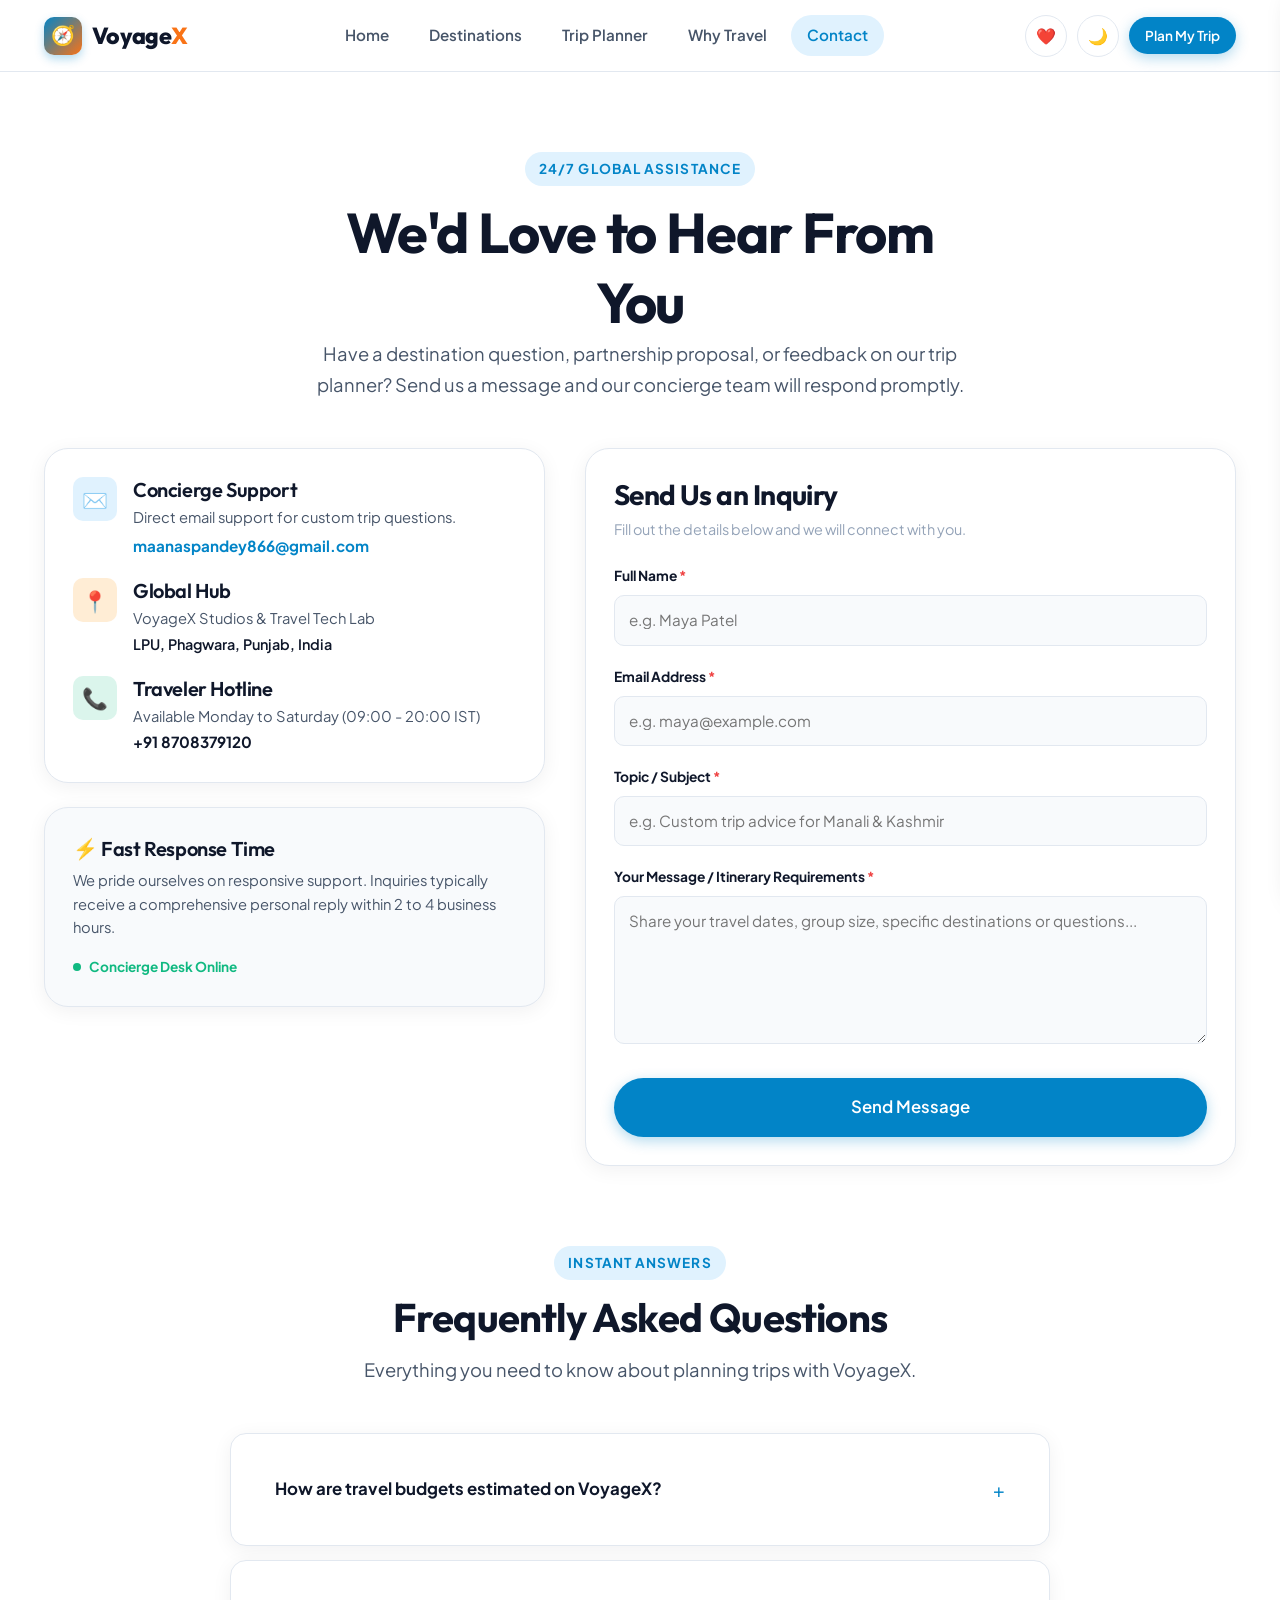
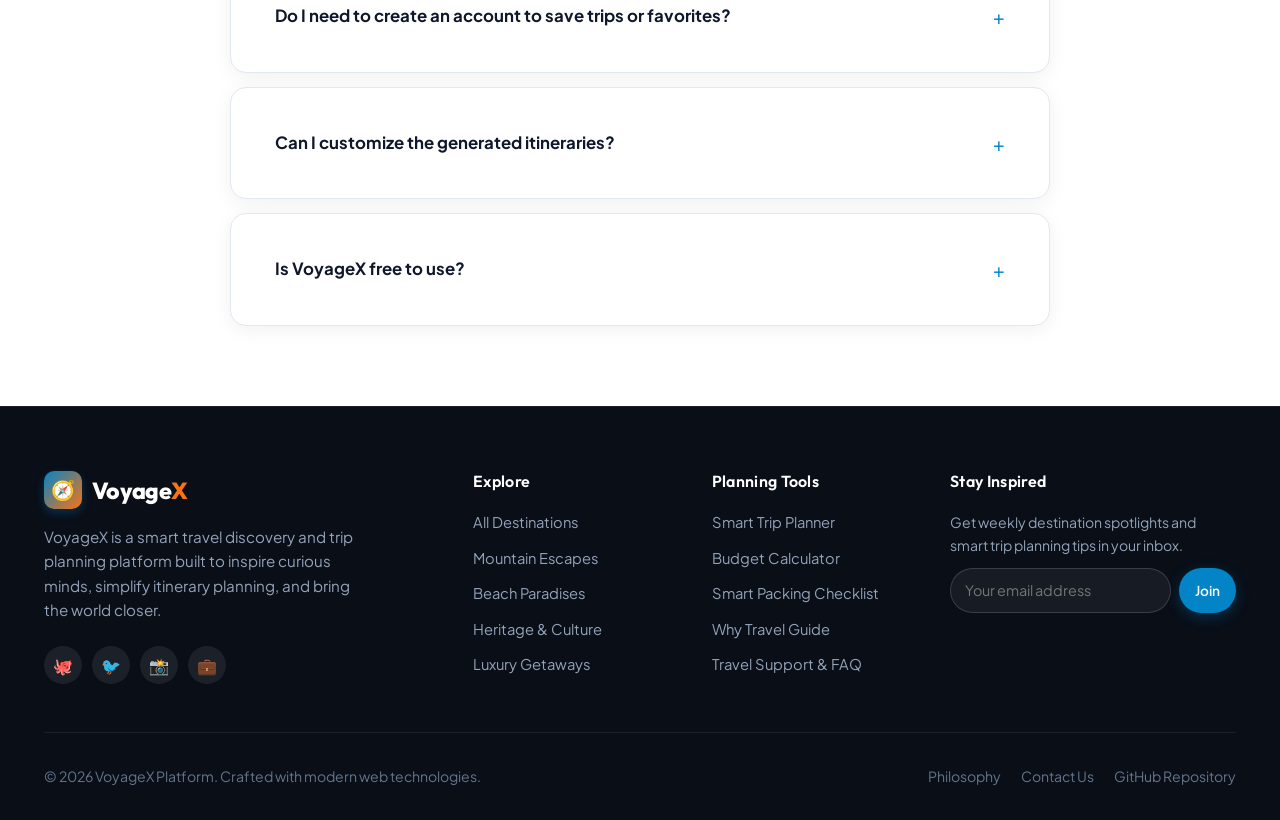
==== commit 2e3f87a2: "fix(contact): update concierge email, phone, and hub address" ====
--- a/contact.html
+++ b/contact.html
@@ -133,7 +133,7 @@
               <div>
                 <h4 style="margin: 0 0 4px 0;">Concierge Support</h4>
                 <p style="margin: 0; font-size: 0.92rem; color: var(--text-secondary);">Direct email support for custom trip questions.</p>
-                <a href="mailto:concierge@voyagex.travel" style="color: var(--primary); font-weight: 700; font-size: 0.95rem; display: inline-block; margin-top: 4px;">concierge@voyagex.travel</a>
+                <a href="mailto:maanaspandey866@gmail.com" style="color: var(--primary); font-weight: 700; font-size: 0.95rem; display: inline-block; margin-top: 4px;">maanaspandey866@gmail.com</a>
               </div>
             </div>
 
@@ -144,7 +144,7 @@
               <div>
                 <h4 style="margin: 0 0 4px 0;">Global Hub</h4>
                 <p style="margin: 0; font-size: 0.92rem; color: var(--text-secondary);">VoyageX Studios & Travel Tech Lab</p>
-                <span style="font-weight: 600; font-size: 0.9rem; color: var(--text-primary); display: block; margin-top: 2px;">Connaught Place, New Delhi, India • Distributed Worldwide</span>
+                <span style="font-weight: 600; font-size: 0.9rem; color: var(--text-primary); display: block; margin-top: 2px;">LPU, Phagwara, Punjab, India</span>
               </div>
             </div>
 
@@ -155,7 +155,7 @@
               <div>
                 <h4 style="margin: 0 0 4px 0;">Traveler Hotline</h4>
                 <p style="margin: 0; font-size: 0.92rem; color: var(--text-secondary);">Available Monday to Saturday (09:00 - 20:00 IST)</p>
-                <span style="font-weight: 700; color: var(--text-primary); font-size: 0.95rem;">+91 (11) 4000-8800</span>
+                <a href="tel:+918708379120" style="font-weight: 700; color: var(--text-primary); font-size: 0.95rem;">+91 8708379120</a>
               </div>
             </div>
           </div>
